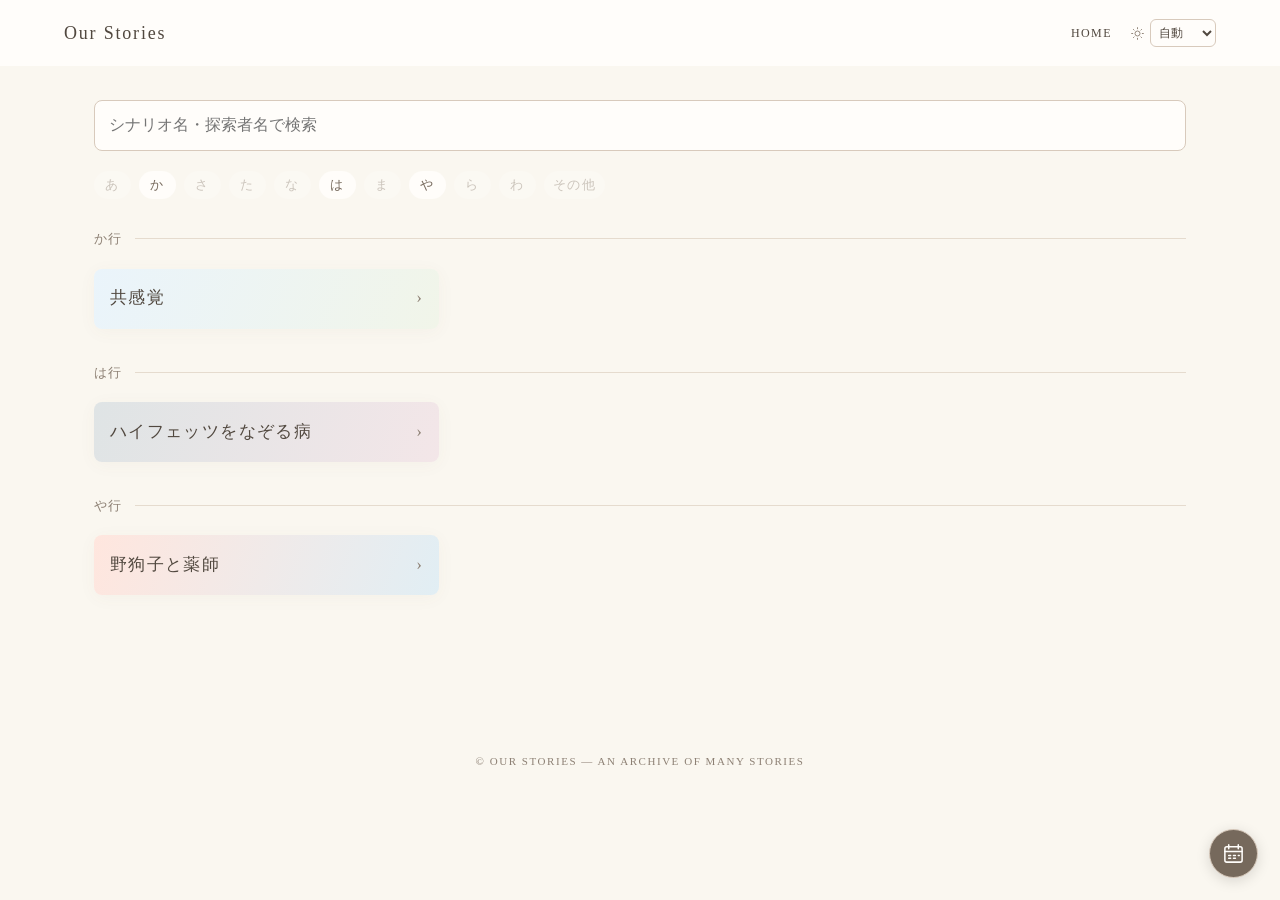
==== index.html @ 21b7307c "Improve dark-mode birthday calendar contrast and legibility" ====
<!doctype html><html lang="ja"><head><meta charset="utf-8"><meta name="viewport" content="width=device-width,initial-scale=1"><title>Our Stories</title><meta name="description" content="ふたりが歩んだ物語の記録。"><meta property="og:type" content="website"><meta property="og:site_name" content="Our Stories"><meta property="og:title" content="Our Stories"><meta property="og:description" content="ふたりが歩んだ物語の記録。"><meta property="og:url" content="https://cms-pair-migration.our-stories.pages.dev/"><meta property="og:image" content="https://cms-pair-migration.our-stories.pages.dev/ogp.png"><meta property="og:image:width" content="1200"><meta property="og:image:height" content="630"><meta name="twitter:card" content="summary_large_image"><meta name="twitter:title" content="Our Stories"><meta name="twitter:description" content="ふたりが歩んだ物語の記録。"><meta name="twitter:image" content="https://cms-pair-migration.our-stories.pages.dev/ogp.png"><style>
:root{--bg:#faf7f0;--paper:#fffdfa;--ink:#51483f;--muted:#8d8074;--line:#d8cabc;--dark:#76695c}*{box-sizing:border-box}body{margin:0;background:var(--bg);color:var(--ink);font-family:'Yu Mincho','Hiragino Mincho ProN','Noto Serif JP',serif;line-height:1.8}a{color:inherit;text-decoration:none}button{font:inherit;cursor:pointer;color:inherit}header{border-bottom:0;padding:17px max(24px,5vw);display:flex;align-items:center;justify-content:space-between;background:var(--paper)}.brand{font-size:18px;letter-spacing:.1em}nav{font:12px Georgia,serif;letter-spacing:.12em}main{max-width:1140px;margin:auto;padding:34px 24px 100px}.collection{display:flex;align-items:center;justify-content:space-between;border-bottom:0;margin-bottom:27px;padding-bottom:12px;font:12px Georgia,serif;letter-spacing:.16em}.collection small{color:var(--muted);font:11px sans-serif;letter-spacing:0}.cards{display:grid;grid-template-columns:repeat(3,minmax(0,1fr));gap:28px}.card{display:block;border:0;border-radius:10px;padding:12px 12px 18px;background:var(--paper);box-shadow:0 3px 18px #6d58420b;transition:transform .2s,box-shadow .2s}.card:hover,.person:hover{transform:translateY(-4px);box-shadow:0 12px 26px #53402c12}.card-image{border:0;border-radius:6px;aspect-ratio:1.48;display:grid;place-items:center;overflow:hidden;background:#eee6db}.card-image img{width:100%;height:100%;object-fit:cover}.placeholder-image{width:100%;height:100%;display:grid;place-items:center;background:linear-gradient(135deg,#eee4d7,#d8c8b7);font-size:13px;letter-spacing:.14em;color:#78695b}.placeholder-image.blue{background:linear-gradient(135deg,#e3e8e4,#b9c7c6)}.placeholder-image.rose{background:linear-gradient(135deg,#f2e7e4,#d6b9b2)}.card-name{padding:18px 8px 0;font-size:17px;letter-spacing:.08em}.card-meta{padding:3px 8px 0;color:var(--muted);font-size:12px}.back{display:inline-block;color:var(--muted);font-size:13px;margin:0 0 28px}.page-title{text-align:center;margin:12px 0 46px}.page-title h1{font-weight:400;font-size:clamp(26px,4vw,40px);margin:7px 0}.eyebrow{font:11px Georgia,serif;letter-spacing:.24em;color:var(--muted)}.page-title p{color:var(--muted);font-size:13px}.people{display:grid;grid-template-columns:repeat(2,minmax(0,1fr));gap:26px;max-width:850px;margin:auto}.person{text-align:center;transition:transform .2s,box-shadow .2s}.portrait{height:430px;background:#e8ded1;position:relative;display:grid;place-items:center;overflow:hidden}.portrait.alt{background:#dfe2df}.portrait img{height:100%;width:100%;object-fit:contain}.portrait-placeholder{font-size:14px;color:#958575;letter-spacing:.13em}.person h2{font-size:20px;font-weight:400;margin:13px 0 0}.person p{font-size:12px;color:var(--muted);margin:0}.gallery{margin-top:90px}.section-title{border-bottom:1px solid var(--line);padding-bottom:12px;font:13px Georgia,serif;letter-spacing:.16em;margin-bottom:22px}.stills{display:grid;grid-template-columns:repeat(3,1fr);gap:17px}.still{border:0;padding:0;text-align:left;background:transparent}.still-thumb{aspect-ratio:4/3;display:grid;place-items:center;background:#e4d7c8;color:#8c7b6b;font-size:14px;overflow:hidden}.still-thumb img{width:100%;height:100%;object-fit:cover}.still small{display:block;margin-top:7px;color:var(--muted)}.spoiler{border:1px solid var(--line);padding:22px;margin-top:35px;background:var(--paper)}.spoiler button{border:1px solid var(--dark);background:transparent;padding:7px 18px}.spoiler-body{margin-top:15px;font-size:13px}.hidden{display:none!important}.profile{display:grid;grid-template-columns:1fr 1fr;gap:45px;align-items:start}.profile .portrait{height:560px}.details{background:var(--paper);padding:28px}.details h1{font-weight:400;font-size:30px;margin:10px 0 20px}.details dl{display:grid;grid-template-columns:80px 1fr;gap:13px;font-size:14px}.details dt{color:var(--muted);font:11px Georgia,serif;letter-spacing:.07em;align-self:baseline;padding-top:3px}.details dd{margin:0;border-bottom:1px solid var(--line)}.details p{font-size:14px}dialog{border:0;padding:22px;background:var(--paper);max-width:min(90vw,780px);width:100%;color:var(--ink)}dialog::backdrop{background:#27221ed1}.close{float:right;border:0;background:transparent;font-size:24px}.dialog-art{clear:both;min-height:240px;display:grid;place-items:center;background:#e4d7c8}.dialog-art img{max-width:100%;max-height:75vh;object-fit:contain}footer{text-align:center;border-top:0;padding:28px;color:var(--muted);font:11px Georgia,serif;letter-spacing:.14em}@media(max-width:750px){.cards{grid-template-columns:repeat(2,minmax(0,1fr));gap:16px}.card{padding:9px}.card-name{font-size:14px;padding-top:11px}.card-meta{font-size:11px}.portrait{height:300px}.stills{grid-template-columns:repeat(2,1fr)}.profile{grid-template-columns:1fr;gap:25px}.profile .portrait{height:400px}}@media(max-width:430px){main{padding:24px 15px 70px}.cards{gap:12px}.card{padding:7px}.card-name{font-size:13px}.card-meta{font-size:10px}.people{gap:12px}.portrait{height:230px}.person h2{font-size:16px}.collection small{display:none}}

/* うちよそごとの通過シナリオ記録 */
.session-records{margin-top:64px}.session-records .section-title{font-weight:400}.session-records .records-wrap{box-shadow:0 3px 18px #6d584209}@media(max-width:600px){.session-records{margin-top:48px}}
.records-intro{font-size:12px;color:var(--muted);margin:8px 0 16px}
.records-wrap{overflow-x:auto;margin-top:17px;border-radius:8px;background:#fffdfa}
.records-table{width:100%;border-collapse:collapse;font-size:13px;min-width:560px;text-align:left}
.records-table th{font-weight:400;color:var(--muted);background:#f2ece3;font-size:12px;letter-spacing:.06em}
.records-table th,.records-table td{padding:13px 15px;border-bottom:1px solid #e9e0d5;vertical-align:top}
.records-table tbody tr:last-child td{border-bottom:0}
.records-table td:first-child{white-space:nowrap;color:var(--muted)}
.records-empty{padding:12px 0;color:var(--muted);font-size:13px}
@media(max-width:600px){.spoiler{padding:17px}.records-table{font-size:12px}}
/* 五十音の索引と行ごとの区切り */
.kana-index{display:flex;flex-wrap:wrap;gap:8px;margin:0 0 42px;align-items:center}
.kana-index a,.kana-index span{min-width:37px;padding:5px 9px;text-align:center;border-radius:20px;font-size:13px;background:#fffdfa;color:var(--dark);transition:background .2s,transform .2s}
.kana-index a:hover{background:#e8dccb;transform:translateY(-2px)}
.kana-index span{opacity:.35}
.kana-section{margin-bottom:54px;scroll-margin-top:20px}
.kana-heading{display:flex;align-items:center;gap:12px;margin:0 0 18px;font-weight:400;font-size:13px;letter-spacing:.10em;color:var(--muted)}
.kana-heading:after{content:"";height:1px;background:#e5dbce;flex:1}
html{scroll-behavior:smooth}
@media(prefers-reduced-motion:reduce){html{scroll-behavior:auto}}
/* ページ切替：やわらかな横スライド＋フェード */
@keyframes page-enter{from{opacity:0;transform:translate3d(22px,0,0)}to{opacity:1;transform:translate3d(0,0,0)}}
@keyframes page-exit{from{opacity:1;transform:translate3d(0,0,0)}to{opacity:0;transform:translate3d(-16px,0,0)}}
#app{min-height:50vh}#app.page-enter{animation:page-enter .42s cubic-bezier(.22,1,.36,1) both}
#app.page-exit{animation:page-exit .17s ease-in both;pointer-events:none}
.card,.person,.still{transition:transform .32s cubic-bezier(.22,1,.36,1),box-shadow .32s ease,opacity .25s ease}
.card:active,.person:active{transform:scale(.985)}
@media(prefers-reduced-motion:reduce){#app.page-enter,#app.page-exit{animation:none!important}.card,.person,.still{transition:none!important}}
/* スチル一覧：ゆっくり流れるシームレスなループ。ホバー・フォーカスで一時停止 */
.stills-viewport{overflow:hidden;position:relative;mask-image:linear-gradient(to right,transparent,#000 3%,#000 97%,transparent)}
.stills{display:flex;gap:17px;width:max-content;max-width:none;align-items:flex-start}
.still{flex:0 0 clamp(190px,26vw,315px);width:clamp(190px,26vw,315px);border-radius:8px;overflow:hidden;transition:transform .3s ease,opacity .3s ease}
.still:hover{transform:translateY(-3px)}
.still-thumb{border-radius:7px;transition:filter .35s ease,transform .35s ease}
.still:hover .still-thumb{filter:brightness(1.04)}
.stills-loop{animation:stills-drift var(--duration,24s) linear infinite}
.stills-viewport:hover .stills-loop{animation-play-state:paused}
@keyframes stills-drift{to{transform:translateX(calc(-50% - 8.5px))}}
/* スチル拡大：背景と画像が柔らかくフェード＆ズーム */
dialog{border-radius:12px;box-shadow:0 25px 80px #17100c40;opacity:0;transform:translateY(18px) scale(.975);transition:opacity .32s ease,transform .38s cubic-bezier(.22,1,.36,1),display .32s allow-discrete,overlay .32s allow-discrete}
dialog[open]:not(.is-closing){opacity:1;transform:translateY(0) scale(1)}
dialog.is-closing{opacity:0;transform:translateY(12px) scale(.98)}
dialog::backdrop{background:#27221e00;transition:background .35s ease,display .35s allow-discrete,overlay .35s allow-discrete}
dialog[open]:not(.is-closing)::backdrop{background:#27221eb8}
@starting-style{dialog[open]:not(.is-closing){opacity:0;transform:translateY(18px) scale(.975)}dialog[open]:not(.is-closing)::backdrop{background:#27221e00}}
@media(max-width:750px){.still{flex-basis:220px;width:220px}}
@media(prefers-reduced-motion:reduce){.stills-loop{animation:none}.stills-viewport{overflow-x:auto;mask-image:none}.stills{width:max-content}dialog,dialog::backdrop{transition:none!important}}

/* セリフ：名前の下に余白を取って、静かに浮かび上がる */
.profile-quote{margin:8px 0 25px;padding:10px 4px 12px;color:#806f60;text-align:center;font-size:clamp(13px,1.45vw,16px);font-style:italic;letter-spacing:.055em;line-height:2;animation:quote-reveal .9s .2s ease both;white-space:pre-line}
@keyframes quote-reveal{from{opacity:0;transform:translateY(7px)}to{opacity:1;transform:translateY(0)}}
@media(prefers-reduced-motion:reduce){.profile-quote{animation:none}}
/* プロフィール：名前、HO/PCラベル、CSステータス */
.profile-name-area{margin:8px 0 22px}.profile-reading{font-size:11px;letter-spacing:.14em;color:var(--muted);margin:0 0 5px 0}.profile-name-line{display:flex;flex-wrap:wrap;align-items:center;gap:12px}.profile-name-line h1{margin:0;font-size:clamp(24px,3vw,32px);line-height:1.45}.profile-tags{display:flex;gap:5px;flex-wrap:wrap}.profile-tag{display:inline-block;padding:3px 9px;border-radius:30px;background:#eee7de;color:#7b6b5c;font:11px Georgia,'Yu Gothic',sans-serif;letter-spacing:.04em}.details dl{grid-template-columns:105px 1fr;gap:12px 14px;margin:0 0 27px}.details dd{padding-bottom:7px;overflow-wrap:anywhere}.status-panel{border-top:none;padding-top:0;margin-top:20px}.status-heading{font:12px Georgia,serif;letter-spacing:.15em;color:var(--muted);margin:0 0 13px}.status-grid{display:grid;grid-template-columns:repeat(4,minmax(0,1fr));gap:8px}.status-item{background:#f6f1ea;border-radius:6px;text-align:center;padding:10px 4px}.status-item .stat-label{display:block;font:10px Georgia,serif;color:#958778;letter-spacing:.08em}.status-item .stat-value{display:block;font:17px Georgia,serif;color:var(--ink);margin-top:2px}.cs-link{display:inline-flex;align-items:center;gap:5px;margin-top:16px;font-size:12px;color:#7e6b59;border-bottom:1px solid #c8b9a9}.cs-link:hover{color:#4e4035}.cs-link span{display:inline-block;transition:transform .25s ease}.cs-link:hover span{transform:translate(2px,-2px)}.status-empty{font-size:12px;color:var(--muted)}@media(max-width:430px){.details{padding:22px 18px}.status-grid{grid-template-columns:repeat(4,minmax(0,1fr))}.status-item .stat-value{font-size:15px}}

/* プロフィールの立ち絵と情報パネルを同じ高さに揃える */
@media (min-width:751px){
  .profile{align-items:stretch}
  .profile > .portrait{height:auto;min-height:560px;align-self:stretch}
  .profile > .details{height:100%;min-width:0}
}

/* 探索者ごとのイメージカラー：背景はアイボリーのまま、控えめなアクセントに */
.profile.theme-profile{--character-accent:#719b98;--character-deep:#487b78;--character-pale:#e4efed}
.theme-profile .profile-name-line h1{color:var(--character-deep)}
.theme-profile .profile-tag{background:var(--character-pale);color:var(--character-deep)}
.theme-profile .status-heading{color:var(--muted)}
.theme-profile .status-item{background:var(--character-pale)}
.theme-profile .status-item .stat-label{color:var(--character-deep)}
.theme-profile .cs-link:hover{color:var(--character-deep);border-bottom-color:var(--character-accent)}
.theme-profile > .portrait{background:linear-gradient(145deg,var(--character-pale),#f3ece3 88%)}
.theme-profile .profile-quote{color:var(--character-deep)}
@media(prefers-reduced-motion:no-preference){.theme-profile .status-item,.theme-profile .profile-tag{transition:background-color .3s ease}}

/* シナリオ詳細：立ち絵を顔〜肩中心にトリミング表示 */
.people .portrait img{width:100%;height:100%;object-fit:cover;object-position:center top;}
/* フリガナは名前と同じ列から開始。HOラベルは左列に維持 */
.profile-name-area{display:grid;grid-template-columns:max-content minmax(0,1fr);column-gap:12px;align-items:center;}
.profile-name-area .profile-reading{grid-column:2;grid-row:1;margin:0 0 5px;}
.profile-name-area .profile-name-line{display:contents;}
.profile-name-area .profile-tags{grid-column:1;grid-row:2;}
.profile-name-area .profile-name-line h1{grid-column:2;grid-row:2;}
.profile-name-area:not(:has(.profile-tag)){grid-template-columns:0 minmax(0,1fr);column-gap:0;}

/* 探索者プロフィール：全身表示。全員同じ表示枠・縦横比維持 */
.profile.theme-profile{align-items:start}
.profile.theme-profile > .portrait{
  width:100%;height:600px;min-height:0;max-height:none;
  align-self:start;overflow:hidden;padding:18px;box-sizing:border-box;
}
.profile.theme-profile > .portrait img{
  display:block;width:100%;height:100%;object-fit:contain;object-position:center center;
}
/* プロフィール専用：固定枠の中で画像全体を縮小して表示（シナリオ側は変更しない） */
.profile.theme-profile > .portrait{position:relative;display:flex;align-items:center;justify-content:center;}
.profile.theme-profile > .portrait > img{
  position:absolute;inset:18px;width:calc(100% - 36px);height:calc(100% - 36px);
  max-width:calc(100% - 36px);max-height:calc(100% - 36px);
  object-fit:contain!important;object-position:center center!important;
}
@media(max-width:750px){.profile.theme-profile > .portrait > img{inset:14px;width:calc(100% - 28px);height:calc(100% - 28px);max-width:calc(100% - 28px);max-height:calc(100% - 28px)}}
@media(max-width:430px){.profile.theme-profile > .portrait > img{inset:12px;width:calc(100% - 24px);height:calc(100% - 24px);max-width:calc(100% - 24px);max-height:calc(100% - 24px)}}
.profile.theme-profile > .details{height:auto}
@media(max-width:750px){.profile.theme-profile > .portrait{height:480px;min-height:0;padding:14px}}
@media(max-width:430px){.profile.theme-profile > .portrait{height:420px;padding:12px}}
/* PC表示：左の立ち絵枠を右のプロフィール情報パネルと同じ高さにする。
   画像は絶対配置＋containなので、枠の高さが変わっても全身が収まる。 */
@media(min-width:751px){
  .profile.theme-profile{align-items:stretch;}
  .profile.theme-profile > .portrait{height:auto;min-height:0;align-self:stretch;}
  .profile.theme-profile > .details{height:auto;align-self:stretch;}
}



/* シナリオ詳細：プロフィール全身立ち絵と同じ自然なグラデーション */
.people .person .portrait,
.people .person .portrait.alt{
  background:linear-gradient(145deg,var(--character-pale),#f3ece3 88%);
  border:0;
}

.cards .card{padding:0;background:linear-gradient(110deg,var(--pair-a),var(--pair-b));border-radius:8px}.cards .card-name{display:flex;align-items:center;justify-content:space-between;gap:12px;padding:15px 16px;overflow-wrap:anywhere}.card-arrow{flex:none;color:var(--muted)}.kana-section{margin-bottom:32px}.kana-index{margin-bottom:28px}.home-search{width:100%;font:inherit;color:var(--ink);background:var(--paper);border:1px solid var(--line);border-radius:8px;padding:10px 14px;margin-bottom:20px}.song-section{margin:38px 0 0}.song-list{display:grid;gap:10px}.song-card{background:var(--paper);border:1px solid var(--line);border-radius:8px;padding:14px 16px;overflow-wrap:anywhere}.song-title{font-size:16px}.song-title a{text-decoration:underline;text-underline-offset:4px}.song-meta{font-size:12px;color:var(--muted)}.song-note{font-size:13px;white-space:pre-wrap;margin:8px 0 0}.profile+.song-section{margin-top:32px}@media(max-width:750px){.cards{grid-template-columns:1fr}.cards .card-name{font-size:15px}.kana-section{margin-bottom:26px}}
 .song-tabs{display:grid;grid-template-columns:repeat(3,minmax(0,1fr));gap:4px;padding:4px;background:#eee9df;border-radius:9px;margin:0 0 14px}.song-tabs button{border:0;background:transparent;border-radius:6px;padding:9px 4px;font-size:13px;line-height:1.4;overflow-wrap:anywhere;transition:background .2s,color .2s,box-shadow .2s}.song-tabs button[aria-selected="true"]{background:var(--paper);box-shadow:0 1px 4px #51483f18}.song-panel:not([hidden]){animation:songFade .24s ease-out}.song-empty{font-size:13px;color:var(--muted);padding:12px 0}@keyframes songFade{from{opacity:0;transform:translateY(4px)}to{opacity:1;transform:translateY(0)}}@media(prefers-reduced-motion:reduce){.song-panel:not([hidden]){animation:none}.song-tabs button{transition:none}}.people .portrait{height:auto;aspect-ratio:1}.people .crop-image{position:absolute;inset:0;overflow:hidden}.people .crop-image img{transform:translate(var(--crop-x),var(--crop-y)) scale(var(--crop-z));object-position:center top}.people .crop-image canvas{display:block;width:100%;height:100%;position:absolute;inset:0} .profile .portrait .variant-image[hidden]{display:none!important}.profile .portrait .variant-image:not([hidden]){animation:variantFade .25s ease-out}.profile .portrait:has(.variant-controls)>img{bottom:48px!important;height:calc(100% - 66px)!important;max-height:calc(100% - 66px)!important}.variant-arrow{position:absolute;top:50%;transform:translateY(-50%);z-index:2;border:0;border-radius:50%;width:34px;height:34px;background:#fffdfad9;font-size:25px;line-height:1;display:grid;place-items:center}.variant-arrow.prev{left:8px}.variant-arrow.next{right:8px}.variant-controls{position:absolute;bottom:8px;left:0;right:0;display:grid;justify-items:center;gap:3px;z-index:2}.variant-caption{font-size:12px;color:var(--ink);background:#fffdfaab;padding:0 8px;border-radius:5px}.variant-dots{display:flex;gap:3px}.variant-dots button{border:0;background:transparent;width:24px;height:20px;display:grid;place-items:center;padding:0}.variant-dots button:after{content:'';width:6px;height:6px;border-radius:50%;background:#bcb3a7}.variant-dots button[aria-pressed="true"]:after{background:var(--ink)}@keyframes variantFade{from{opacity:.15}to{opacity:1}}@media(prefers-reduced-motion:reduce){.profile .portrait .variant-image:not([hidden]){animation:none}}.variant-caption{display:none!important}.profile .portrait:has(.variant-controls)>img{bottom:30px!important;height:calc(100% - 48px)!important;max-height:calc(100% - 48px)!important}</style><style>.profile .details dl.profile-facts{display:grid;grid-template-columns:repeat(2,minmax(0,1fr));gap:0 18px}.profile-fact{min-width:0;padding:9px 0;border-bottom:1px solid var(--line,#e3ddd4)}.profile-fact-wide{grid-column:1/-1}.profile .details .profile-fact dt,.profile .details .profile-fact dd{margin:0;padding:0;border:0;overflow-wrap:anywhere}.profile .details .profile-fact dd{margin-top:4px}</style><style>.theme-profile .profile-tag,.theme-profile .status-item .stat-label{color:#45413c}.theme-profile .status-heading{color:var(--muted)}</style><style>.profile .details dl.profile-facts{margin-bottom:10px}.profile .details .status-panel{margin-top:0}</style><style>.profile .details .profile-name-line h1{font-size:clamp(22px,2.2vw,28px)}.profile-cs-top{display:flex;justify-content:flex-end;margin-bottom:8px}.profile-cs-top:empty{display:none}.profile-cs-top .cs-link{margin:0;font-size:11px}</style><style>.profile .details .profile-reading{font-size:10px}</style><style>.song-list{gap:0}.song-list .song-card{display:grid;grid-template-columns:minmax(0,1fr) minmax(0,auto);align-items:baseline;gap:3px 16px;background:transparent;border:0;border-bottom:1px solid var(--line);border-radius:0;padding:10px 2px}.song-list .song-title{font-size:14px;min-width:0}.song-list .song-meta{text-align:right;max-width:100%;overflow-wrap:anywhere}.song-list .song-note{grid-column:1/-1;margin:2px 0 0;font-size:12px}@media(max-width:480px){.song-list .song-card{grid-template-columns:minmax(0,1fr) minmax(0,38%);gap:3px 10px;padding:9px 2px}}</style><style>.song-list{width:100%;max-width:680px;margin-left:auto}.song-list .song-card{grid-template-columns:minmax(0,1fr) minmax(0,32%)}.song-list .song-title a{text-decoration:none}.song-list .song-title a:hover{color:var(--muted)}@media(max-width:480px){.song-list .song-card{grid-template-columns:minmax(0,1fr) minmax(0,38%)}}</style><style>.song-list{margin-left:0;margin-right:auto}.song-list .song-card{display:flex;flex-wrap:wrap;align-items:baseline;gap:3px 12px}.song-list .song-meta{text-align:left;max-width:100%}.song-list .song-note{flex-basis:100%}.song-link-arrow,.cs-link span{font-size:9px;opacity:.65;vertical-align:1px}</style><style>.song-list .song-card{border-bottom:0;background:linear-gradient(to right,var(--line),transparent 75%) left bottom / 100% 1px no-repeat}</style><style>
.theme-nav{display:flex;align-items:center;gap:18px}.theme-switch{display:flex;align-items:center;gap:5px;color:var(--muted)}.theme-switch select{font:12px sans-serif;color:var(--ink);background:var(--paper);border:1px solid var(--line);border-radius:6px;padding:5px 4px;max-width:100px}.theme-switch svg{width:15px;height:15px}html[data-theme="dark"]{color-scheme:dark;--bg:#201e1c;--paper:#2b2825;--ink:#eee5da;--muted:#b9aa9b;--line:#50473f;--dark:#c6b6a6}
[data-theme="dark"] .records-wrap,[data-theme="dark"] .kana-index a,[data-theme="dark"] .kana-index span{background:var(--paper)}[data-theme="dark"] .records-table th,[data-theme="dark"] .song-tabs,[data-theme="dark"] .kana-index a:hover{background:#39332e}[data-theme="dark"] .records-table td,[data-theme="dark"] .records-table th{border-color:var(--line)}[data-theme="dark"] .kana-heading:after{background:var(--line)}
[data-theme="dark"] .cards .card{background:linear-gradient(110deg,color-mix(in srgb,var(--pair-dark-a) 40%,var(--paper)),color-mix(in srgb,var(--pair-dark-b) 40%,var(--paper)))}[data-theme="dark"] .people .person .portrait,[data-theme="dark"] .people .person .portrait.alt,[data-theme="dark"] .profile.theme-profile > .portrait{background:linear-gradient(145deg,color-mix(in srgb,var(--character-accent) 24%,#302b27),#302b27 88%)}[data-theme="dark"] .theme-profile .profile-tag,[data-theme="dark"] .theme-profile .status-item{background:color-mix(in srgb,var(--character-accent) 20%,var(--paper));color:var(--ink)}[data-theme="dark"] .theme-profile .status-item .stat-label{color:var(--muted)}[data-theme="dark"] .theme-profile .profile-name-line h1,[data-theme="dark"] .theme-profile .profile-quote,[data-theme="dark"] .theme-profile .cs-link:hover{color:color-mix(in srgb,var(--character-accent) 55%,#fff)}[data-theme="dark"] .cs-link{color:var(--muted);border-color:var(--line)}[data-theme="dark"] .variant-arrow{background:#2b2825d9}[data-theme="dark"] .card-image,[data-theme="dark"] .still-thumb,[data-theme="dark"] .dialog-art{background:#39332e;color:var(--muted)}[data-theme="dark"] .placeholder-image{background:#39332e;color:var(--muted)}@media(max-width:430px){header{padding:15px}.theme-nav{gap:10px}.theme-switch{gap:3px}}
</style><script>(()=>{let mode='system';try{const saved=localStorage.getItem('our-stories-theme');if(['system','light','dark'].includes(saved))mode=saved}catch{}const media=matchMedia('(prefers-color-scheme: dark)');function apply(){document.documentElement.dataset.theme=mode==='system'?(media.matches?'dark':'light'):mode}apply();media.addEventListener('change',apply);document.addEventListener('DOMContentLoaded',()=>{const select=document.getElementById('theme-mode');select.value=mode;select.addEventListener('change',()=>{mode=select.value;try{localStorage.setItem('our-stories-theme',mode)}catch{}apply()})})})();</script><style>[data-theme="dark"] .cards .card{background:linear-gradient(110deg,color-mix(in srgb,var(--pair-dark-a) 50%,#45403c),color-mix(in srgb,var(--pair-dark-b) 50%,#45403c));color:#fff;text-shadow:0 1px 2px #0005}[data-theme="dark"] .cards .card-arrow{color:#fff}[data-theme="dark"] .people .person .portrait,[data-theme="dark"] .people .person .portrait.alt,[data-theme="dark"] .profile.theme-profile > .portrait{background:linear-gradient(145deg,color-mix(in srgb,var(--character-accent) 40%,#514b46),#39332e 95%)}[data-theme="dark"] .theme-profile .profile-tag,[data-theme="dark"] .theme-profile .status-item{background:color-mix(in srgb,var(--character-accent) 35%,#45403c);color:#fff;text-shadow:0 1px 2px #0005}[data-theme="dark"] .theme-profile .status-item .stat-label,[data-theme="dark"] .theme-profile .status-item .stat-value{color:#fff}</style><style>.cards .card-name{box-sizing:border-box;height:60px;padding:8px 16px;line-height:1.35}.cards .scenario-card-title{min-width:0;overflow-wrap:anywhere}.cards .scenario-card-title[data-long="yes"]{font-size:.85em;letter-spacing:.02em}.cards .card-arrow{flex:none}@media(max-width:480px){.cards .card-name{padding:8px 12px;gap:8px}.cards .scenario-card-title[data-long="yes"]{font-size:.8em}}</style>
<style>
/* Birthday calendar — uses the shared site theme */
.birthday-fab{position:fixed;right:max(22px,env(safe-area-inset-right));bottom:max(22px,calc(env(safe-area-inset-bottom) + 12px));z-index:20;display:grid;place-items:center;width:49px;height:49px;border-radius:50%;background:var(--dark);color:var(--paper);box-shadow:0 3px 14px #0002;border:1px solid var(--line);transition:transform .18s ease}
.birthday-fab:hover{transform:translateY(-2px)}.birthday-fab[hidden]{display:none}.birthday-fab svg{width:23px;height:23px}.birthday-fab:focus-visible,.birthday-calendar a:focus-visible,.birthday-calendar button:focus-visible{outline:2px solid var(--dark);outline-offset:3px}
.birthday-calendar{max-width:860px;margin:auto;touch-action:pan-y pinch-zoom}.birthday-calendar .back{margin-bottom:12px}.birthday-month-nav{display:grid;grid-template-columns:44px 1fr 44px;align-items:center;gap:10px;margin:0 0 7px}.birthday-month-nav a{display:grid;place-items:center;height:40px;border-radius:6px;background:var(--paper);border:1px solid var(--line);font:26px Georgia,serif;color:var(--ink)}.birthday-month-label{text-align:center;font:24px Georgia,serif;letter-spacing:.06em}.birthday-month-label small{display:block;font:11px Georgia,serif;color:var(--muted);margin-top:5px}.birthday-today-link{display:table;margin:0 auto 10px;font-size:11px;color:var(--muted);border-bottom:1px solid var(--line)}
.birthday-grid{display:grid;grid-template-columns:repeat(7,minmax(0,1fr));gap:4px}.birthday-weekday{text-align:center;font:11px Georgia,serif;color:var(--muted);padding:4px 0 8px}.birthday-weekday:first-child{color:#b37973}.birthday-weekday:nth-child(7){color:#7694aa}.birthday-cell{min-width:0;min-height:82px;background:var(--paper);border:1px solid var(--line);border-radius:4px;padding:5px;display:flex;flex-direction:column;align-items:stretch;gap:4px}.birthday-cell.is-outside{opacity:.45;background:transparent;border-color:transparent}.birthday-date{display:grid;place-items:center;width:23px;height:23px;font:13px Georgia,serif;color:var(--ink)}.birthday-cell.is-today .birthday-date{background:var(--dark);color:var(--paper);border-radius:50%}.birthday-entry{display:block;min-width:0;font-size:10px;line-height:1.15;padding:1px 4px;border-radius:3px;background:color-mix(in srgb,var(--birthday-accent) 18%,var(--paper));color:var(--ink);white-space:nowrap;overflow:hidden;text-overflow:ellipsis}.birthday-entry:before{content:'';display:inline-block;width:4px;height:4px;border-radius:50%;background:var(--birthday-accent);vertical-align:2px;margin-right:3px}.birthday-entry:hover,.birthday-list-row:hover{background:color-mix(in srgb,var(--birthday-accent) 26%,var(--paper))}
.birthday-month-list{margin-top:32px}.birthday-month-list .section-title{margin-bottom:6px}.birthday-list-row{display:grid;grid-template-columns:48px minmax(0,1fr) 16px;gap:12px;align-items:center;padding:11px 10px;margin:5px 0;border-left:4px solid var(--birthday-accent);background:color-mix(in srgb,var(--birthday-accent) 9%,var(--paper));border-radius:4px}.birthday-list-date{font:15px Georgia,serif;color:var(--ink)}.birthday-list-name{display:block;font-size:15px;line-height:1.5}.birthday-list-scenario{display:block;font-size:11px;color:var(--muted);overflow-wrap:anywhere}.birthday-list-arrow{color:var(--muted);text-align:right}.birthday-empty{font-size:13px;color:var(--muted);padding:14px 0}.birthday-cell .birthday-entry:last-child{margin-bottom:0}
/* Improve dark calendar contrast without altering the light theme. */
html[data-theme="dark"] .birthday-cell:not(.is-outside){background:#37332f;border-color:#746b61}
html[data-theme="dark"] .birthday-cell.is-today{border-color:#c6b6a6}
html[data-theme="dark"] .birthday-date{color:#f6eee4}
html[data-theme="dark"] .birthday-cell.is-today .birthday-date{background:#d7c6af;color:#201e1c}
html[data-theme="dark"] .birthday-weekday{color:#d0c4b5}
html[data-theme="dark"] .birthday-weekday:first-child{color:#e3a6a0}
html[data-theme="dark"] .birthday-weekday:nth-child(7){color:#a5c5df}
html[data-theme="dark"] .birthday-month-nav a{background:#37332f;border-color:#746b61;color:#f6eee4}
html[data-theme="dark"] .birthday-today-link,html[data-theme="dark"] .birthday-month-label small{color:#d0c4b5}
html[data-theme="dark"] .birthday-entry{background:color-mix(in srgb,var(--birthday-accent) 32%,#37332f);color:#fff8ef;font-weight:500}
html[data-theme="dark"] .birthday-entry:before{background:color-mix(in srgb,var(--birthday-accent) 65%,#ffffff)}
html[data-theme="dark"] .birthday-entry:hover{background:color-mix(in srgb,var(--birthday-accent) 38%,#37332f)}
html[data-theme="dark"] .birthday-list-row{background:color-mix(in srgb,var(--birthday-accent) 18%,#37332f);border-left-color:color-mix(in srgb,var(--birthday-accent) 80%,#fff)}
html[data-theme="dark"] .birthday-list-row:hover{background:color-mix(in srgb,var(--birthday-accent) 25%,#37332f)}
html[data-theme="dark"] .birthday-list-scenario,html[data-theme="dark"] .birthday-list-arrow{color:#d0c4b5}
@media(max-width:600px){html[data-theme="dark"] .birthday-date{font-size:11px}html[data-theme="dark"] .birthday-weekday{font-size:9px}html[data-theme="dark"] .birthday-entry{font-size:7.5px}}
@media(max-width:600px){.birthday-fab{right:max(15px,env(safe-area-inset-right));bottom:max(15px,calc(env(safe-area-inset-bottom) + 9px));width:46px;height:46px}.birthday-grid{gap:3px}.birthday-cell{min-height:53px;padding:3px;gap:2px}.birthday-entry{font-size:7px;padding:1px 2px;line-height:1.2;min-height:10px}.birthday-entry:before{width:3px;height:3px;margin-right:2px;vertical-align:1px}.birthday-date{font-size:10px;width:17px;height:17px}.birthday-weekday{font-size:8px;letter-spacing:0}.birthday-month-label{font-size:22px}.birthday-month-list{margin-top:25px}.birthday-list-row{gap:8px;padding:9px 8px}.birthday-calendar .back{margin-bottom:9px}.birthday-month-nav a{height:35px}}
@media(prefers-reduced-motion:reduce){.birthday-fab{transition:none}}
</style>
<style>
/* Pair relationship — follows the existing theme and profile colors. */
.pair-relationship{max-width:850px;margin:42px auto 0}.pair-relationship+.gallery{margin-top:48px}
.pair-relationship .section-title{margin-bottom:15px}.relationship-panel{border:1px solid var(--line);border-radius:9px;background:var(--paper);padding:20px 24px}
.relationship-people{display:grid;grid-template-columns:minmax(0,1fr) 25px minmax(0,1fr);align-items:center;gap:12px;text-align:center;margin-bottom:16px}
.relationship-person{min-width:0;display:flex;align-items:center;justify-content:center;gap:7px;font-size:17px;overflow-wrap:anywhere}.relationship-person:before{content:'';flex:0 0 8px;width:8px;height:8px;border-radius:50%;background:var(--relation-accent)}.relationship-person:hover{text-decoration:underline;text-underline-offset:4px}.relationship-cross{font:18px Georgia,serif;color:var(--muted)}
.relationship-facts{display:grid;grid-template-columns:repeat(2,minmax(0,1fr));column-gap:22px;margin:0;border-top:1px solid var(--line)}
.relationship-fact{min-width:0;padding:12px 0;border-bottom:1px solid var(--line)}.relationship-fact.is-wide{grid-column:1/-1}.relationship-fact dt{font:11px 'Yu Mincho','Hiragino Mincho ProN','Noto Serif JP',serif;letter-spacing:.06em;color:var(--muted);margin:0 0 5px}.relationship-fact dd{font-size:14px;line-height:1.65;margin:0;white-space:pre-wrap;overflow-wrap:anywhere}.relationship-fact dd.is-missing{color:var(--muted)}
.relationship-fact .relationship-number{font:23px Georgia,serif;letter-spacing:.02em}.relationship-number small{font-size:11px;margin-left:4px;color:var(--muted)}
.relationship-call{display:grid;grid-template-columns:minmax(0,1fr) minmax(0,1fr);gap:10px 20px}.relationship-call-item{min-width:0}.relationship-call-item small{display:block;color:var(--muted);font-size:10px;margin-bottom:3px;overflow-wrap:anywhere}
.relationship-colors{margin:15px 0 0}.relationship-colors-label{font:11px 'Yu Mincho','Hiragino Mincho ProN','Noto Serif JP',serif;letter-spacing:.06em;color:var(--muted);margin-bottom:7px}.relationship-color-bar{height:10px;border-radius:4px;background:linear-gradient(90deg,var(--relation-a),var(--relation-b));border:1px solid color-mix(in srgb,var(--line) 65%,transparent)}.relationship-color-codes{display:grid;grid-template-columns:repeat(2,minmax(0,1fr));gap:12px;align-items:end;color:var(--muted);margin-top:5px}.relationship-color-caption{min-width:0;overflow-wrap:anywhere}.relationship-color-caption:last-child{text-align:right}.relationship-color-name{display:block;font-size:12px;line-height:1.5;color:var(--ink)}.relationship-color-code{display:block;font:10px Georgia,serif;line-height:1.5}
@media(max-width:600px){.pair-relationship{margin-top:30px}.pair-relationship+.gallery{margin-top:35px}.relationship-panel{padding:14px 13px}.relationship-people{gap:4px;grid-template-columns:minmax(0,1fr) 18px minmax(0,1fr);margin-bottom:12px}.relationship-person{font-size:14px;gap:4px}.relationship-person:before{flex-basis:6px;width:6px;height:6px}.relationship-facts{column-gap:13px}.relationship-fact{padding:10px 0}.relationship-fact dt{font-size:10px;letter-spacing:.04em}.relationship-fact dd{font-size:13px}.relationship-fact .relationship-number{font-size:20px}.relationship-call{gap:10px}}
</style></head><body><header><a class="brand" href="#/">Our Stories</a><nav class="theme-nav"><a href="#/">HOME</a><label class="theme-switch"><svg viewBox="0 0 24 24" fill="none" stroke="currentColor" stroke-width="1.5" aria-hidden="true"><circle cx="12" cy="12" r="4"/><path d="M12 2v3m0 14v3M2 12h3m14 0h3M5 5l2 2m10 10 2 2M5 19l2-2M17 7l2-2"/></svg><select id="theme-mode" aria-label="表示テーマ"><option value="system">自動</option><option value="light">ライト</option><option value="dark">ダーク</option></select></label></nav></header><main id="app"></main><a class="birthday-fab" id="birthday-fab" href="#/calendar" aria-label="誕生日カレンダーを開く" title="誕生日カレンダー"><svg viewBox="0 0 24 24" fill="none" stroke="currentColor" stroke-width="1.6" stroke-linecap="round" stroke-linejoin="round" aria-hidden="true"><rect x="3" y="5" width="18" height="16" rx="2"/><path d="M7 3v4m10-4v4M3 10h18M7 14h2m3 0h2m3 0h1M7 17h2m3 0h2"/></svg></a><footer>© OUR STORIES — AN ARCHIVE OF MANY STORIES</footer><dialog id="lightbox"><button class="close" id="close" aria-label="閉じる">×</button><div class="dialog-art" id="dialog-art"></div><p id="dialog-caption"></p></dialog><script>
/* 編集する場所：ここに組み合わせを追加するとHOMEにカードが増えます。
   同じscenario（シナリオ名）でもidが違えば別カード・別ページになります。
   yomi: 'しなりおのよみ' をひらがなで設定すると五十音順に並びます。
   画像を使う場合は image: 'images/ファイル名.jpg' のように指定してください。 */
let stories=[
 {id:'pair-01',scenario:'サンプルシナリオ',yomi:'さんぷるしなりお',pair:'探索者 A × 探索者 B',description:'ふたりの物語を、ここに。',image:'',tone:'',people:[{id:'a',color:'#7FA9A5',name:'探索者 A',label:'HO1',birthday:'4月12日',age:'24歳',height:'175cm',job:'大学院生',family:'父、母、妹',reading:'たんさくしゃ えー',quote:'「……まあ、なんとかなるでしょ」',likes:'読書、紅茶',dislikes:'大きな音',stats:{STR:60,CON:65,POW:55,DEX:70,APP:60,SIZ:55,INT:75,EDU:65},csUrl:'',image:''},{id:'b',color:'#C58E9B',name:'探索者 B',label:'HO2',birthday:'9月3日',age:'25歳',height:'180cm',job:'作家',family:'母、兄',reading:'たんさくしゃ びー',quote:'「君がそう言うなら、信じるよ」',likes:'コーヒー、散歩',dislikes:'人混み',stats:{STR:70,CON:55,POW:65,DEX:60,APP:65,SIZ:70,INT:70,EDU:75},csUrl:'',image:''}],stills:[{title:'思い出 01',image:''},{title:'思い出 02',image:''}],records:[{date:'2026-04-12',scenario:'サンプルシナリオ',kpc:'探索者 A',pc:'探索者 B',end:'END A'},{date:'2026-06-21',scenario:'二人の休日',kpc:'探索者 B',pc:'探索者 A',end:'生還'}]},
 {id:'pair-02',scenario:'サンプルシナリオ',yomi:'さんぷるしなりお',pair:'探索者 C × 探索者 D',description:'同じシナリオ、違うふたりの記録。',image:'',tone:'blue',people:[{id:'c',color:'#91A8C2',name:'探索者 C',label:'HO1',age:'23歳',height:'168cm',job:'学生',family:'父、母',reading:'たんさくしゃ しー',likes:'甘いもの',dislikes:'早起き',stats:{STR:55,CON:60,POW:60,DEX:75,APP:70,SIZ:50,INT:65,EDU:60},csUrl:'',image:''},{id:'d',color:'#9B9A80',name:'探索者 D',label:'HO2',age:'26歳',height:'178cm',job:'研究員',family:'一人暮らし',reading:'たんさくしゃ でぃー',likes:'静かな場所',dislikes:'騒音',stats:{STR:60,CON:70,POW:70,DEX:55,APP:60,SIZ:65,INT:80,EDU:80},csUrl:'',image:''}],stills:[{title:'ふたりの記録',image:''}],records:[{date:'2026-05-03',scenario:'サンプルシナリオ',kpc:'探索者 C',pc:'探索者 D',end:'END B'}]},
 {id:'pair-03',scenario:'別のシナリオ',yomi:'べつのしなりお',pair:'探索者 E × 探索者 F',description:'また別の物語。',image:'',tone:'rose',people:[{id:'e',color:'#C69D76',name:'探索者 E',label:'HO1',age:'22歳',height:'170cm',job:'探偵',family:'姉',reading:'たんさくしゃ いー',likes:'謎解き',dislikes:'退屈',stats:{STR:65,CON:60,POW:50,DEX:70,APP:65,SIZ:60,INT:75,EDU:65},csUrl:'',image:''},{id:'f',color:'#9A8DB6',name:'探索者 F',label:'HO2',age:'24歳',height:'176cm',job:'司書',family:'父、母、弟',reading:'たんさくしゃ えふ',likes:'古書',dislikes:'虫',stats:{STR:50,CON:55,POW:75,DEX:60,APP:70,SIZ:55,INT:80,EDU:85},csUrl:'',image:''}],stills:[{title:'記念の一枚',image:''}],records:[{date:'2026-07-18',scenario:'別のシナリオ',kpc:'探索者 E',pc:'探索者 F',end:'END 1'}]}
];
// color: 探索者のイメージカラーを #7FA9A5 のような6桁のカラーコードで指定します。
// プロフィール編集：quote=名前の下に表示する一言セリフ、reading=フリガナ、label=名前の前に表示するラベル（HO名・PC・KPCからひとつ）、family=家族構成、likes=好き、dislikes=苦手。
// stats はいあきゃらのCSを参照して入力する能力値（8項目）。csUrl にいあきゃらの公開CS URLを入れるとリンクが表示されます。
// ※ いあきゃらから能力値を自動取得する仕組みではありません。
// 外部CSから能力値を自動取得する機能はありません。
// records: この組み合わせで通過したシナリオを日付・シナリオ名・KPC・PC・エンドの順に登録します。
// 日付は YYYY-MM-DD 形式。records に行を追加すれば自動で表に反映されます。
function recordMarkup(story){
 const records=[...(story.records||[])].sort((a,b)=>String(a.date||'').localeCompare(String(b.date||'')));
 if(!records.length)return '<p class="records-empty">通過記録はまだありません。</p>';
 const columns=[['date','日付'],['scenario','シナリオ名'],['kpc','KPC'],['pc','PC'],['end','エンド']];
 return `<div class="records-wrap"><table class="records-table"><thead><tr>${columns.map(([,name])=>`<th scope="col">${name}</th>`).join('')}</tr></thead><tbody>${records.map(r=>`<tr>${columns.map(([key])=>`<td>${esc(key==='date'?String(r[key]||'').replace(/-/g,'/'):r[key]||'—')}</td>`).join('')}</tr>`).join('')}</tbody></table></div>`;
}
const kanaRows=[['あ','あいうえお'],['か','かきくけこがぎぐげご'],['さ','さしすせそざじずぜぞ'],['た','たちつてとだぢづでど'],['な','なにぬねの'],['は','はひふへほばびぶべぼぱぴぷぺぽ'],['ま','まみむめも'],['や','やゆよ'],['ら','らりるれろ'],['わ','わをん']];
const collator=new Intl.Collator('ja',{sensitivity:'base',numeric:true});
function reading(s){return String(s.yomi||s.scenario||'').normalize('NFKC').trim().toLowerCase().replace(/[ァ-ヶ]/g,c=>String.fromCharCode(c.charCodeAt(0)-96));}
function kanaGroup(s){const first=reading(s).charAt(0);const found=kanaRows.find(([,letters])=>letters.includes(first));return found?found[0]:'その他';}
function homeMarkup(query=""){const q=String(query).normalize("NFKC").toLowerCase().trim();const sorted=stories.filter(s=>[s.scenario,s.yomi,...(s.people||[]).flatMap(p=>[p.name,p.reading])].some(v=>String(v||"").normalize("NFKC").toLowerCase().includes(q))).sort((a,b)=>collator.compare(reading(a),reading(b))||collator.compare(a.id,b.id));const groups=new Map();for(const s of sorted){const key=kanaGroup(s);if(!groups.has(key))groups.set(key,[]);groups.get(key).push(s)}
 const card=s=>`<a class="card" href="#/scenario/${esc(s.id)}" style="--pair-a:${pairColor(s.people?.[0]?.color)};--pair-b:${pairColor(s.people?.[1]?.color)};--pair-dark-a:${characterTheme(s.people?.[0]?.color).split(";")[0].split(":")[1]};--pair-dark-b:${characterTheme(s.people?.[1]?.color).split(";")[0].split(":")[1]}"><div class="card-name"><span class="scenario-card-title" data-long="${Array.from(s.scenario).length>18?'yes':'no'}">${esc(s.scenario)}</span><span class="card-arrow" aria-hidden="true">›</span></div></a>`;
 const keys=[...kanaRows.map(r=>r[0]),'その他'];
 return `<input class="home-search" type="search" aria-label="シナリオ名・探索者名で検索" placeholder="シナリオ名・探索者名で検索" value="${esc(query)}"><nav class="kana-index" aria-label="五十音索引">${keys.map(k=>groups.has(k)?`<a href="#kana-${k}" data-kana="${k}">${k}</a>`:`<span aria-label="${k}行は登録なし">${k}</span>`).join('')}</nav>${keys.filter(k=>groups.has(k)).map(k=>`<section class="kana-section" id="kana-${k}"><h2 class="kana-heading">${k==='その他'?'その他':k+'行'}</h2><div class="cards">${groups.get(k).map(card).join('')}</div></section>`).join('')}`;
}
// color は #RRGGBB 形式で指定。薄い背景と読みやすい濃い文字色を自動生成します。
function pairColor(hex){return characterTheme(hex).split('--character-pale:')[1]}
function pairSongMarkup(story){const groups=[{name:'二人',songs:story.songs},...story.people.map(p=>({name:p.name,songs:p.songs,color:p.color}))];if(!groups.some(g=>Array.isArray(g.songs)&&g.songs.some(s=>s&&String(s.title||'').trim())))return '';return '<section class="song-section"><h2 class="section-title">IMAGE SONGS / イメージソング</h2><div class="song-tabs" role="tablist" aria-label="イメージソング">'+groups.map((g,i)=>'<button type="button" role="tab" id="song-tab-'+i+'" aria-controls="song-panel-'+i+'" aria-selected="'+(i===0)+'" tabindex="'+(i===0?0:-1)+'" data-song-tab="'+i+'" style="'+(i?characterTheme(g.color):'')+'">'+esc(g.name)+'</button>').join('')+'</div>'+groups.map((g,i)=>'<div class="song-panel" role="tabpanel" id="song-panel-'+i+'" aria-labelledby="song-tab-'+i+'" '+(i?'hidden':'')+'>'+ (songMarkup(g.songs).replace(/^<section class="song-section"><h2 class="section-title">[^<]*<\/h2>/,'').replace(/<\/section>$/,'')||'<p class="song-empty">イメージソング未登録</p>')+'</div>').join('')+'</section>'}
function bindSongTabs(){const tabs=[...app.querySelectorAll('[data-song-tab]')];function select(i){tabs.forEach((b,j)=>{b.setAttribute('aria-selected',String(i===j));b.tabIndex=i===j?0:-1;const p=app.querySelector('#song-panel-'+j);p.hidden=i!==j;});}tabs.forEach((b,i)=>{b.addEventListener('click',()=>select(i));b.addEventListener('keydown',e=>{let n=e.key==='ArrowRight'?(i+1)%tabs.length:e.key==='ArrowLeft'?(i+tabs.length-1)%tabs.length:e.key==='Home'?0:e.key==='End'?tabs.length-1:-1;if(n>=0){e.preventDefault();select(n);tabs[n].focus();}});});}
function cropArt(p,tone){const markup=art(p.image,'立ち絵',tone,true);let c;try{c=JSON.parse(p.crop)}catch{}if(!c||![c.x,c.y,c.z].every(Number.isFinite)||c.z<.5||c.z>4||Math.abs(c.x)>200||Math.abs(c.y)>200)return markup;return '<div class="crop-image" style="--crop-x:'+c.x+'%;--crop-y:'+c.y+'%;--crop-z:'+c.z+'">'+markup+'</div>'}
function portraitSlides(p,tone){const items=[...(p.image?[{image:p.image,title:'通常'}]:[]),...(Array.isArray(p.variants)?p.variants.filter(v=>v&&v.image):[])];if(items.length<2)return art(items[0]?.image,'立ち絵',tone,true);return items.map((v,i)=>'<img class="variant-image" data-variant-image="'+i+'" src="'+esc(v.image)+'" alt="'+esc(v.title||'立ち絵差分 '+i)+'" '+(i?'hidden':'')+'>').join('')+'<button type="button" class="variant-arrow prev" aria-label="前の立ち絵">‹</button><button type="button" class="variant-arrow next" aria-label="次の立ち絵">›</button><div class="variant-controls"><span class="variant-caption" aria-live="polite">'+esc(items[0].title||'')+'</span><div class="variant-dots">'+items.map((v,i)=>'<button type="button" data-variant-dot="'+i+'" aria-label="'+esc(v.title||'立ち絵 '+(i+1))+'" aria-pressed="'+(i===0)+'"></button>').join('')+'</div></div>'}
function bindPortraitSlides(){const frame=app.querySelector('.profile .portrait');if(!frame)return;const imgs=[...frame.querySelectorAll('[data-variant-image]')],dots=[...frame.querySelectorAll('[data-variant-dot]')];frame.querySelectorAll('img').forEach(im=>{im.style.cursor='zoom-in';im.tabIndex=0;im.setAttribute('role','button');im.setAttribute('aria-label','元の立ち絵を開く');const open=()=>window.open(im.src,'_blank','noopener,noreferrer');im.addEventListener('click',open);im.addEventListener('keydown',e=>{if(e.key==='Enter'||e.key===' '){e.preventDefault();open()}});});if(imgs.length<2)return;let i=0;const caption=frame.querySelector('.variant-caption');function show(n){i=(n+imgs.length)%imgs.length;imgs.forEach((im,j)=>im.hidden=j!==i);dots.forEach((d,j)=>d.setAttribute('aria-pressed',String(j===i)));if(caption)caption.textContent=imgs[i].alt;}frame.querySelector('.prev').onclick=()=>show(i-1);frame.querySelector('.next').onclick=()=>show(i+1);dots.forEach((d,j)=>d.onclick=()=>show(j));let start=null;frame.addEventListener('touchstart',e=>{if(e.touches.length===1&&!e.target.closest('button'))start=[e.touches[0].clientX,e.touches[0].clientY];else start=null;},{passive:true});frame.addEventListener('touchend',e=>{if(!start)return;const dx=e.changedTouches[0].clientX-start[0],dy=e.changedTouches[0].clientY-start[1];start=null;if(Math.abs(dx)>45&&Math.abs(dx)>Math.abs(dy)*1.4)show(i+(dx<0?1:-1));},{passive:true});frame.addEventListener('touchcancel',()=>start=null);}
function songMarkup(songs){const list=Array.isArray(songs)?songs.filter(s=>s&&String(s.title||'').trim()):[];if(!list.length)return '';return '<section class="song-section"><h2 class="section-title">IMAGE SONGS / イメージソング</h2><div class="song-list">'+list.map(s=>{let url='';try{const u=new URL(s.url);if(['http:','https:'].includes(u.protocol))url=u.href}catch{}return '<article class="song-card"><div class="song-title">'+(url?'<a href="'+esc(url)+'" target="_blank" rel="noopener noreferrer">'+esc(s.title)+' <span class="song-link-arrow" aria-hidden="true">↗</span></a>':esc(s.title))+'</div>'+([s.artist,s.category].filter(Boolean).length?'<div class="song-meta">'+[s.artist,s.category].filter(Boolean).map(esc).join(' ・ ')+'</div>':'')+(s.note?'<p class="song-note">'+esc(s.note)+'</p>':'')+'</article>'}).join('')+'</div></section>'}
function characterTheme(hex){
 const match=/^#([0-9a-f]{6})$/i.exec(String(hex||''));
 const rgb=match?[0,2,4].map(i=>parseInt(match[1].slice(i,i+2),16)):[127,169,165];
 const blend=(target,weight)=>'#'+rgb.map((c,i)=>Math.round(c*(1-weight)+target[i]*weight).toString(16).padStart(2,'0')).join('');
 return `--character-accent:${blend([255,255,255],0)};--character-deep:${blend([255,255,255],0)};--character-pale:${blend([255,255,255],.85)}`;
}
const app=document.getElementById('app');const esc=s=>String(s??'').replace(/[&<>"']/g,c=>({'&':'&amp;','<':'&lt;','>':'&gt;','"':'&quot;',"'":'&#39;'}[c]));const art=(image,label,tone='',portrait=false)=>image?`<img src="${esc(image)}" alt="${esc(label)}">`:`<div class="${portrait?'portrait-placeholder':'placeholder-image '+esc(tone)}">${esc(label)}</div>`;

/* Birthday calendar: month/day repeats each year; never changes profile age. */
let birthdayDataStatus=location.protocol==='file:'?'ready':'loading';
const birthdayMonths=['January','February','March','April','May','June','July','August','September','October','November','December'];
function parseBirthday(value){
 const str=String(value??'').normalize('NFKC').trim();
 const m=/^(?:(?:\d{4})[\/.-])?(\d{1,2})[\/.-](\d{1,2})$/.exec(str)||/^(?:\d{4}年\s*)?(\d{1,2})月\s*(\d{1,2})日$/.exec(str);
 if(!m)return null;
 const month=Number(m[1]),day=Number(m[2]);
 if(month<1||month>12||day<1||day>new Date(2000,month,0).getDate())return null;
 return {month,day};
}
function birthdayRoute(year,month){return '#/calendar/'+year+'-'+String(month).padStart(2,'0')}
function birthdayViewDate(value,now=new Date()){
 const m=/^(\d{4})-(0[1-9]|1[0-2])$/.exec(String(value||''));
 if(m&&Number(m[1])>=1901&&Number(m[1])<=9998)return new Date(Number(m[1]),Number(m[2])-1,1);
 return new Date(now.getFullYear(),now.getMonth(),1);
}
function birthdayEntries(data,month){
 return data.flatMap(story=>(story.people||[]).flatMap(p=>{
  const b=parseBirthday(p.birthday);if(!b||b.month!==month||!p.id||!story.id||!String(p.name||'').trim())return [];
  const color=typeof p.color==='string'&&/^#[0-9a-f]{6}$/i.test(p.color)&&p.color.toUpperCase()!=='#7FA9A5'?p.color:'#9C8B7D';
  return [{day:b.day,name:p.name,scenario:story.scenario,href:'#/profile/'+esc(story.id)+'/'+esc(p.id),color,reading:p.reading||p.name}];
 })).sort((a,b)=>a.day-b.day||collator.compare(a.reading,b.reading));
}
function birthdayMarkup(value,now=new Date()){
 const date=birthdayViewDate(value,now),year=date.getFullYear(),month=date.getMonth()+1;
 const prev=new Date(year,month-2,1),next=new Date(year,month,1);
 const title=birthdayMonths[month-1],todayMonth=now.getFullYear()===year&&now.getMonth()+1===month;
 const entries=birthdayDataStatus==='ready'?birthdayEntries(stories,month):[];
 const start=date.getDay(),days=new Date(year,month,0).getDate(),count=Math.ceil((start+days)/7)*7;
 const weekdays=['SUN','MON','TUE','WED','THU','FRI','SAT'].map(d=>'<div class="birthday-weekday">'+d+'</div>').join('');
 const cells=Array.from({length:count},(_,i)=>{
  const day=i-start+1;if(day<1||day>days)return '<div class="birthday-cell is-outside" aria-hidden="true"></div>';
  const isToday=todayMonth&&now.getDate()===day;
  const matches=entries.filter(e=>e.day===day);
  return '<div class="birthday-cell'+(isToday?' is-today':'')+'" role="group" aria-label="'+month+'月'+day+'日"><span class="birthday-date"'+(isToday?' aria-current="date"':'')+'>'+day+'</span>'+matches.map(e=>'<a class="birthday-entry" href="'+e.href+'" style="--birthday-accent:'+e.color+'" title="'+esc(e.name)+'" aria-label="'+esc(e.name)+'">'+esc(e.name).replace(/[\s　]+/g,'')+'</a>').join('')+'</div>';
 }).join('');
 const rows=entries.map(e=>'<a class="birthday-list-row" href="'+e.href+'" style="--birthday-accent:'+e.color+'"><span class="birthday-list-date">'+month+'.'+String(e.day).padStart(2,'0')+'</span><span><span class="birthday-list-name">'+esc(e.name)+'</span><span class="birthday-list-scenario">'+esc(e.scenario)+'</span></span><span class="birthday-list-arrow" aria-hidden="true">›</span></a>').join('');
 const status=birthdayDataStatus==='loading'?'誕生日を読み込んでいます…':birthdayDataStatus==='error'?'誕生日データを読み込めませんでした。ページを再読み込みしてください。':'この月の誕生日は登録されていません。';
 return '<section class="birthday-calendar" aria-label="誕生日カレンダー"><a class="back" href="#/">← シナリオ一覧へ戻る</a><div class="birthday-month-nav"><a href="'+birthdayRoute(prev.getFullYear(),prev.getMonth()+1)+'" aria-label="前月">‹</a><div class="birthday-month-label">'+title+'<small>'+year+' / '+month+'月</small></div><a href="'+birthdayRoute(next.getFullYear(),next.getMonth()+1)+'" aria-label="翌月">›</a></div><a class="birthday-today-link" href="#/calendar">今月に戻る</a><div class="birthday-grid" aria-label="'+year+'年'+month+'月のカレンダー">'+weekdays+cells+'</div><section class="birthday-month-list"><h2 class="section-title">BIRTHDAYS IN '+title.toUpperCase()+' / '+month+'月の誕生日</h2>'+(rows||'<p class="birthday-empty" role="status">'+status+'</p>')+'</section></section>';
}


function bindBirthdaySwipe(){
 const panel=app.querySelector('.birthday-calendar');
 if(!panel)return;
 let start=null;
 panel.addEventListener('touchstart',e=>{
  if(e.touches.length!==1){start=null;return}
  const t=e.touches[0];start={x:t.clientX,y:t.clientY,id:t.identifier};
 },{passive:true});
 panel.addEventListener('touchmove',e=>{
  if(!start)return;
  if(e.touches.length!==1){start=null;return}
  const t=e.touches[0],dx=t.clientX-start.x,dy=t.clientY-start.y;
  if(Math.abs(dy)>18&&Math.abs(dy)>Math.abs(dx))start=null;
 },{passive:true});
 panel.addEventListener('touchcancel',()=>{start=null},{passive:true});
 panel.addEventListener('touchend',e=>{
  const from=start;start=null;if(!from||e.touches.length!==0)return;
  const t=Array.from(e.changedTouches).find(t=>t.identifier===from.id);if(!t)return;
  const dx=t.clientX-from.x,dy=t.clientY-from.y;
  if(Math.abs(dx)<48||Math.abs(dx)<Math.abs(dy)*1.5)return;
  if(e.cancelable)e.preventDefault();
  const value=location.hash.slice(2).split('/')[1];
  const date=birthdayViewDate(value);
  const next=new Date(date.getFullYear(),date.getMonth()+(dx<0?1:-1),1);
  location.hash=birthdayRoute(next.getFullYear(),next.getMonth()+1);
 },{passive:false});
}


/* Relationship fields are optional; computed values never alter character records. */
function relationshipColor(value){
 const v=String(value??'').trim().toUpperCase();
 return /^#[0-9A-F]{6}$/.test(v)&&v!=='#7FA9A5'?v:null;
}
function relationshipNumber(value,kind){
 const str=String(value??'').normalize('NFKC').trim();
 const m=(kind==='height'?/^(\d+(?:\.\d+)?)\s*(?:cm)?$/i:/^(\d+(?:\.\d+)?)\s*(?:歳|才|years?)?$/i).exec(str);
 if(!m)return null;
 const n=Number(m[1]);return Number.isFinite(n)&&(kind==='height'?n>0:n>=0)?n:null;
}
function relationshipDifference(a,b,kind){
 const x=relationshipNumber(a,kind),y=relationshipNumber(b,kind);
 return x===null||y===null?null:Math.round(Math.abs(x-y)*100)/100;
}
function relationshipMarkup(story){
 if(!Array.isArray(story.people)||story.people.length!==2)return '';
 const [a,b]=story.people;if(!a||!b)return '';
 const rel=story.relationship&&typeof story.relationship==='object'?story.relationship:{};
 const colorA=relationshipColor(a.color),colorB=relationshipColor(b.color),neutral='var(--line)';
 const present=v=>String(v??'').trim()!=='';
 const value=v=>present(v)?esc(v):'—';
 const fact=(label,v,wide=false)=>'<div class="relationship-fact'+(wide?' is-wide':'')+'"><dt>'+label+'</dt><dd'+(present(v)?'':' class="is-missing"')+'>'+value(v)+'</dd></div>';
 const number=(label,n,unit)=>'<div class="relationship-fact"><dt>'+label+'</dt><dd class="'+(n===null?'is-missing':'relationship-number')+'">'+(n===null?'—':esc(n)+'<small>'+unit+'</small>')+'</dd></div>';
 const person=(p,c)=>'<a class="relationship-person" style="--relation-accent:'+(c||neutral)+'" href="#/profile/'+esc(story.id)+'/'+esc(p.id)+'">'+esc(p.name||'—')+'</a>';
 const colorCaption=(p,c)=>'<div class="relationship-color-caption">'+(present(p.colorName)?'<span class="relationship-color-name">'+esc(p.colorName)+'</span>':'')+'<span class="relationship-color-code">'+esc(c||'—')+'</span></div>';
 const call=p=>'<div class="relationship-call-item"><small>'+esc(p.name||'—')+' から</small><span'+(present(p.partnerAddress)?'':' class="is-missing"')+'>'+value(p.partnerAddress)+'</span></div>';
 return '<section class="pair-relationship" aria-label="ふたりの関係性"><h2 class="section-title">RELATIONSHIP / ふたりの関係性</h2><div class="relationship-panel"><div class="relationship-people">'+person(a,colorA)+'<span class="relationship-cross" aria-hidden="true">×</span>'+person(b,colorB)+'</div><dl class="relationship-facts">'+fact('関係性',rel.type)+fact('記念日',rel.anniversary)+number('身長差',relationshipDifference(a.height,b.height,'height'),'cm')+number('年齢差',relationshipDifference(a.age,b.age,'age'),'歳')+'<div class="relationship-fact is-wide"><dt>お互いの呼び方</dt><dd class="relationship-call">'+call(a)+call(b)+'</dd></div></dl><div class="relationship-colors"><div class="relationship-colors-label">ペアカラー</div><div class="relationship-color-bar" style="--relation-a:'+(colorA||neutral)+';--relation-b:'+(colorB||neutral)+'" aria-label="ペアカラー"></div><div class="relationship-color-codes">'+colorCaption(a,colorA)+colorCaption(b,colorB)+'</div></div></div></section>';
}

function render(){const bits=(location.hash.slice(2)||'').split('/');const kind=bits[0];const story=stories.find(s=>s.id===bits[1]);document.getElementById('birthday-fab').hidden=kind==='calendar';if(kind==='calendar'){app.innerHTML=birthdayMarkup(bits[1]);bindBirthdaySwipe();}else if(kind==='scenario'&&story){app.innerHTML=`<a class="back" href="#/">← シナリオ一覧へ戻る</a><div class="page-title"><div class="eyebrow">SCENARIO</div><h1>${esc(story.scenario)}</h1><p>${esc(story.description)}</p></div><div class="people">${story.people.map((p,i)=>`<a class="person" href="#/profile/${esc(story.id)}/${esc(p.id)}" style="${characterTheme(p.color)}"><div class="portrait ${i%2?'alt':''}">${cropArt(p,story.tone)}</div><h2>${esc(p.name)}</h2><p>${esc(p.label||p.ho||p.role||'')} ・ PROFILE →</p></a>`).join('')}</div>${relationshipMarkup(story)}<section class="gallery"><div class="section-title">GALLERY / スチル</div><div class="stills-viewport" aria-label="スチル一覧"><div class="stills ${story.stills.length>1?'stills-loop':''}" style="--count:${story.stills.length};--duration:${Math.max(18,story.stills.length*8)}s">${(story.stills.length>1?[...story.stills,...story.stills]:story.stills).map((s,i)=>`<button class="still" data-still="${i%story.stills.length}" ${i>=story.stills.length?'tabindex="-1" aria-hidden="true"':''}><div class="still-thumb">${art(s.image,'画像',story.tone)}</div><small>${esc(s.title)}</small></button>`).join('')}</div></div><section class="session-records" aria-labelledby="session-records-heading"><h2 class="section-title" id="session-records-heading">SESSION RECORDS / 通過記録</h2>${recordMarkup(story)}</section></section>${pairSongMarkup(story)}`;bindSongTabs();app.querySelectorAll('[data-still]').forEach(b=>b.addEventListener('click',()=>openStill(story.stills[Number(b.dataset.still)])));}
else if(kind==='profile'&&story){const p=story.people.find(p=>p.id===bits[2]);if(!p){location.hash='#/';return}const fields=[['AGE',p.age],['GENDER',p.gender],['OCCUPATION',p.job],['HEIGHT',p.height],['WEIGHT',p.weight],['HAIR COLOR',p.hair],['EYE COLOR',p.eyes],['SKIN COLOR',p.skin],['ORIGIN',p.origin],['BIRTHDAY',p.birthday],['FAMILY',p.family],['LIKES',p.likes],['DISLIKES',p.dislikes]];const statKeys=['STR','CON','POW','DEX','APP','SIZ','INT','EDU'];const stats=p.stats||{};const statMarkup=statKeys.filter(k=>stats[k]!==undefined&&stats[k]!==null&&stats[k]!=='').map(k=>`<div class="status-item"><span class="stat-label">${k}</span><span class="stat-value">${esc(stats[k])}</span></div>`).join('');const csLink=/^https?:\/\//i.test(p.csUrl||'')?`<a class="cs-link" href="${esc(p.csUrl)}" target="_blank" rel="noopener noreferrer">CHARACTER SHEET <span aria-hidden="true">↗</span></a>`:'';app.innerHTML=`<a class="back" href="#/scenario/${esc(story.id)}">← ${esc(story.scenario)} に戻る</a><div class="profile theme-profile" style="${characterTheme(p.color)}"><div class="portrait">${portraitSlides(p,story.tone)}</div><div class="details"><div class="profile-cs-top">${csLink}</div><div class="profile-name-area"><p class="profile-reading">${esc(p.reading||'')}</p><div class="profile-name-line"><div class="profile-tags">${(p.label||p.ho||p.role)?`<span class="profile-tag">${esc(p.label||p.ho||p.role)}</span>`:''}</div><h1>${esc(p.name)}</h1></div></div><dl class="profile-facts">${fields.map(([k,v])=>`<div class="profile-fact ${['FAMILY','LIKES','DISLIKES'].includes(k)?'profile-fact-wide':''}"><dt>${esc(k)}</dt><dd>${esc(v!=null&&String(v).trim()!==''?v:'—')}</dd></div>`).join('')}</dl><section class="status-panel"><h2 class="status-heading">STATUS</h2>${statMarkup?`<div class="status-grid">${statMarkup}</div>`:`<p class="status-empty">ステータス未登録</p>`}</section></div></div>${songMarkup(p.songs)}`;bindPortraitSlides();}
else{renderHome();}window.scrollTo(0,0)}
function renderHome(query=''){app.innerHTML=homeMarkup(query);const input=app.querySelector('.home-search');input.addEventListener('input',()=>{const value=input.value;renderHome(value);const next=app.querySelector('.home-search');next.focus();});app.querySelectorAll('[data-kana]').forEach(a=>a.addEventListener('click',e=>{e.preventDefault();document.getElementById('kana-'+a.dataset.kana)?.scrollIntoView({behavior:reduceMotion.matches?'auto':'smooth',block:'start'});}));}
const lightbox=document.getElementById('lightbox');let closing=false;
function openStill(s){document.getElementById('dialog-art').innerHTML=art(s.image,'画像');document.getElementById('dialog-caption').textContent=s.title;lightbox.classList.remove('is-closing');closing=false;lightbox.showModal()}
function closeStill(){if(!lightbox.open||closing)return;if(reduceMotion.matches){lightbox.close();return}closing=true;lightbox.classList.add('is-closing');setTimeout(()=>{lightbox.close();lightbox.classList.remove('is-closing');closing=false},220)}
document.getElementById('close').onclick=closeStill;
lightbox.addEventListener('click',e=>{if(e.target===lightbox)closeStill()});
lightbox.addEventListener('cancel',e=>{e.preventDefault();closeStill()});// ハッシュ遷移時にコンテンツを滑らかに切り替える（戻る操作にも対応）
let transitionToken=0;
const reduceMotion=window.matchMedia('(prefers-reduced-motion: reduce)');
function navigateSmooth(){
  const token=++transitionToken;
  app.classList.remove('page-enter','page-exit');
  if(reduceMotion.matches){render();return}
  app.classList.add('page-exit');
  setTimeout(()=>{
    if(token!==transitionToken)return;
    render();
    app.classList.remove('page-exit');
    // アニメーションの再実行を保証
    void app.offsetWidth;
    app.classList.add('page-enter');
  },170);
}
app.addEventListener('animationend',e=>{if(e.animationName==='page-enter')app.classList.remove('page-enter')});
window.addEventListener('hashchange',navigateSmooth);render();
// 公開サイトでは Decap CMS が保存した JSON を読み込みます。
// file:// で開いた場合は同梱のサンプルデータでプレビューできます。
if (location.protocol !== 'file:') {
 fetch('./content/stories.json', {cache:'no-store'})
  .then(r => {if(!r.ok) throw new Error('content unavailable');return r.json()})
  .then(data => {if(!Array.isArray(data.stories))throw new Error('invalid CMS data');if(Array.isArray(data.stories)){birthdayDataStatus='ready';stories=data.stories.map(s=>({...s,people:Array.isArray(s.people)?s.people:[],stills:Array.isArray(s.stills)?s.stills:[],records:Array.isArray(s.records)?s.records:[]}));render();}})
  .catch(err => {birthdayDataStatus='error';if(location.hash.startsWith('#/calendar'))render();console.warn('CMSデータの読み込みに失敗しました。サンプルを表示します。',err);});
}
</script><script>
(()=>{const done=new WeakSet();function scan(){document.querySelectorAll('.people .crop-image img').forEach(im=>{if(done.has(im)||!im.complete||!im.naturalWidth)return;done.add(im);try{const box=im.parentElement,style=getComputedStyle(box),x=parseFloat(style.getPropertyValue('--crop-x'))/100,y=parseFloat(style.getPropertyValue('--crop-y'))/100,z=parseFloat(style.getPropertyValue('--crop-z'));if(![x,y,z].every(Number.isFinite))return;const n=1024,scale=Math.max(n/im.naturalWidth,n/im.naturalHeight)*z,w=im.naturalWidth*scale,h=im.naturalHeight*scale;const c=document.createElement('canvas');c.width=c.height=n;const ctx=c.getContext('2d');ctx.imageSmoothingEnabled=true;ctx.imageSmoothingQuality='high';ctx.drawImage(im,(n-w)/2+x*n,(1-z)*n/2+y*n,w,h);c.setAttribute('aria-hidden','true');box.append(c);im.style.visibility='hidden';}catch{}})}document.addEventListener('load',scan,true);new MutationObserver(scan).observe(document.body,{childList:true,subtree:true});scan()})();
</script></body></html>
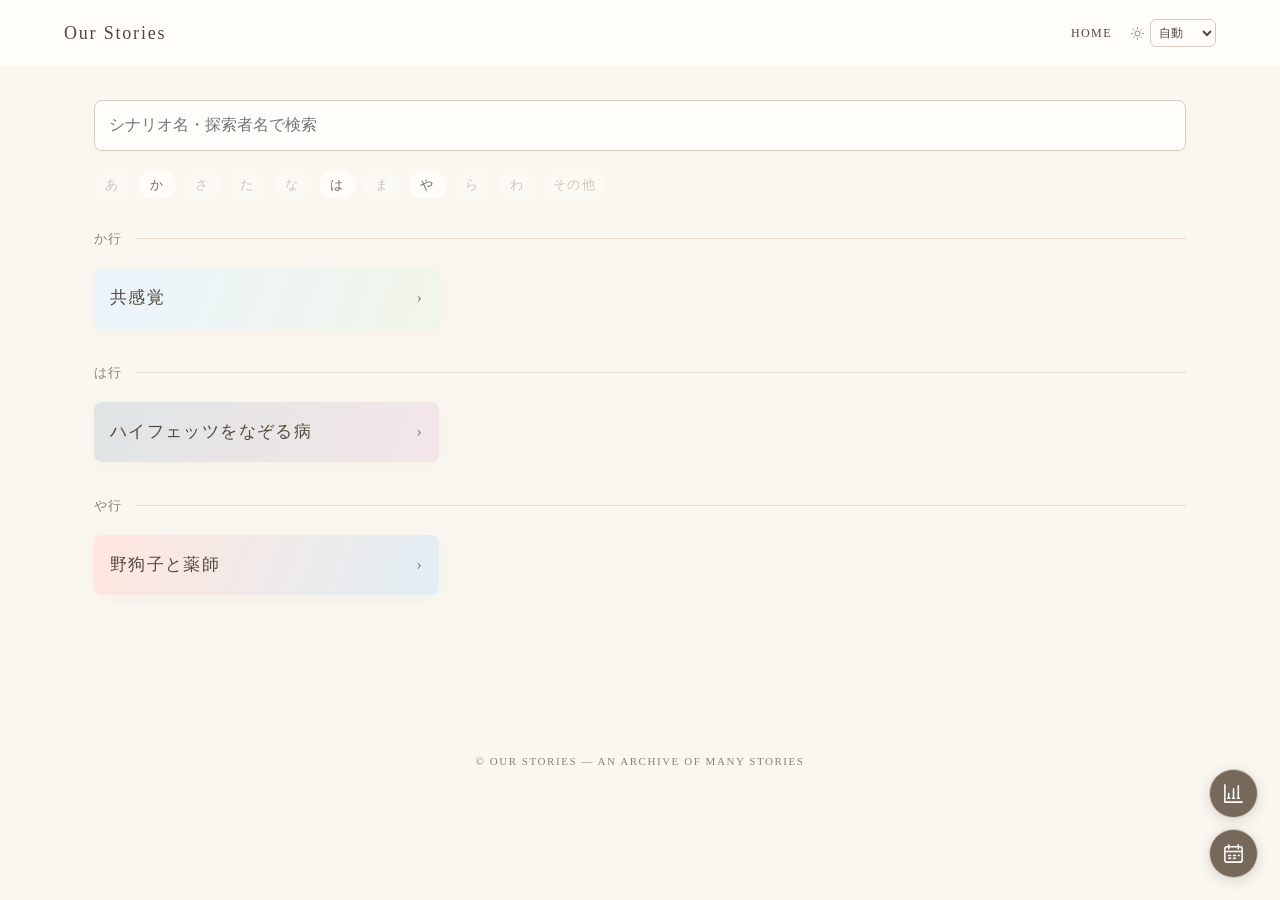
==== commit 245c4728: "Add all-character comparison rankings and height silhouette view" ====
--- a/index.html
+++ b/index.html
@@ -169,7 +169,21 @@
 .relationship-call{display:grid;grid-template-columns:minmax(0,1fr) minmax(0,1fr);gap:10px 20px}.relationship-call-item{min-width:0}.relationship-call-item small{display:block;color:var(--muted);font-size:10px;margin-bottom:3px;overflow-wrap:anywhere}
 .relationship-colors{margin:15px 0 0}.relationship-colors-label{font:11px 'Yu Mincho','Hiragino Mincho ProN','Noto Serif JP',serif;letter-spacing:.06em;color:var(--muted);margin-bottom:7px}.relationship-color-bar{height:10px;border-radius:4px;background:linear-gradient(90deg,var(--relation-a),var(--relation-b));border:1px solid color-mix(in srgb,var(--line) 65%,transparent)}.relationship-color-codes{display:grid;grid-template-columns:repeat(2,minmax(0,1fr));gap:12px;align-items:end;color:var(--muted);margin-top:5px}.relationship-color-caption{min-width:0;overflow-wrap:anywhere}.relationship-color-caption:last-child{text-align:right}.relationship-color-name{display:block;font-size:12px;line-height:1.5;color:var(--ink)}.relationship-color-code{display:block;font:10px Georgia,serif;line-height:1.5}
 @media(max-width:600px){.pair-relationship{margin-top:30px}.pair-relationship+.gallery{margin-top:35px}.relationship-panel{padding:14px 13px}.relationship-people{gap:4px;grid-template-columns:minmax(0,1fr) 18px minmax(0,1fr);margin-bottom:12px}.relationship-person{font-size:14px;gap:4px}.relationship-person:before{flex-basis:6px;width:6px;height:6px}.relationship-facts{column-gap:13px}.relationship-fact{padding:10px 0}.relationship-fact dt{font-size:10px;letter-spacing:.04em}.relationship-fact dd{font-size:13px}.relationship-fact .relationship-number{font-size:20px}.relationship-call{gap:10px}}
-</style></head><body><header><a class="brand" href="#/">Our Stories</a><nav class="theme-nav"><a href="#/">HOME</a><label class="theme-switch"><svg viewBox="0 0 24 24" fill="none" stroke="currentColor" stroke-width="1.5" aria-hidden="true"><circle cx="12" cy="12" r="4"/><path d="M12 2v3m0 14v3M2 12h3m14 0h3M5 5l2 2m10 10 2 2M5 19l2-2M17 7l2-2"/></svg><select id="theme-mode" aria-label="表示テーマ"><option value="system">自動</option><option value="light">ライト</option><option value="dark">ダーク</option></select></label></nav></header><main id="app"></main><a class="birthday-fab" id="birthday-fab" href="#/calendar" aria-label="誕生日カレンダーを開く" title="誕生日カレンダー"><svg viewBox="0 0 24 24" fill="none" stroke="currentColor" stroke-width="1.6" stroke-linecap="round" stroke-linejoin="round" aria-hidden="true"><rect x="3" y="5" width="18" height="16" rx="2"/><path d="M7 3v4m10-4v4M3 10h18M7 14h2m3 0h2m3 0h1M7 17h2m3 0h2"/></svg></a><footer>© OUR STORIES — AN ARCHIVE OF MANY STORIES</footer><dialog id="lightbox"><button class="close" id="close" aria-label="閉じる">×</button><div class="dialog-art" id="dialog-art"></div><p id="dialog-caption"></p></dialog><script>
+</style>
+<style>
+/* Character comparison — calculated from published profiles. */
+.compare-fab{bottom:max(82px,calc(env(safe-area-inset-bottom) + 72px))}
+.compare-page{max-width:860px;margin:auto}.compare-page .back{margin-bottom:20px}.compare-heading{text-align:center;margin:0 0 22px}.compare-heading h1{font:clamp(23px,4vw,32px) Georgia,serif;letter-spacing:.055em;margin:0 0 6px}.compare-heading small{color:var(--muted);font-size:12px}
+.compare-tabs{display:grid;grid-template-columns:repeat(2,minmax(0,1fr));gap:5px;background:var(--paper);border:1px solid var(--line);padding:4px;border-radius:8px;margin-bottom:13px}
+.compare-page button,.compare-page input,.compare-page select{font:inherit;color:var(--ink)}.compare-tabs button{border:0;background:transparent;padding:9px 3px;border-radius:5px;font-size:13px;cursor:pointer}.compare-tabs button[aria-pressed="true"]{background:var(--dark);color:var(--paper)}
+.compare-metrics{display:grid;gap:5px;grid-template-columns:repeat(8,minmax(0,1fr));margin-bottom:12px}.compare-metrics button{background:var(--paper);border:1px solid var(--line);border-radius:5px;padding:7px 2px;font-size:12px;cursor:pointer}.compare-metrics button:nth-child(-n+3){grid-column:span 2}.compare-metrics button[aria-pressed="true"]{background:var(--dark);color:var(--paper);border-color:var(--dark)}
+.compare-controls{display:grid;grid-template-columns:minmax(0,1fr) minmax(0,1fr);gap:8px;margin:10px 0}.compare-controls label{display:grid;gap:4px;font-size:11px;color:var(--muted)}.compare-controls select,.compare-search{width:100%;min-width:0;box-sizing:border-box;background:var(--paper);border:1px solid var(--line);border-radius:5px;padding:8px;font-size:12px}
+.compare-picker{border:1px solid var(--line);border-radius:6px;background:var(--paper);margin:10px 0 15px;padding:9px 11px;font-size:12px}.compare-picker summary{cursor:pointer}.compare-picker-tools{display:flex;gap:6px;margin:9px 0}.compare-picker-tools input{flex:1;min-width:0}.compare-picker-tools button{border:1px solid var(--line);border-radius:4px;background:transparent;font-size:11px;padding:5px 8px;white-space:nowrap;cursor:pointer}.compare-choices{display:grid;grid-template-columns:repeat(2,minmax(0,1fr));gap:5px 12px;max-height:240px;overflow:auto}.compare-choice{display:flex;gap:5px;align-items:center;font-size:12px;min-width:0;overflow-wrap:anywhere}.compare-choice input{accent-color:var(--dark);flex:none}.compare-note{font-size:11px;line-height:1.65;color:var(--muted);margin:10px 0}.compare-summary{display:flex;justify-content:space-between;align-items:center;gap:8px;color:var(--muted);font-size:12px;padding:8px 0 13px}.compare-summary strong{color:var(--ink);font-weight:500}
+.compare-list{display:grid;gap:12px}.compare-row{display:block;padding:3px 0;color:var(--ink)}.compare-row:hover .compare-name{text-decoration:underline;text-underline-offset:3px}.compare-row-top{display:grid;grid-template-columns:25px 7px minmax(0,1fr) auto;gap:7px;align-items:center;margin-bottom:6px}.compare-rank{font:11px Georgia,serif;color:var(--muted);text-align:right}.compare-dot{width:7px;height:7px;background:var(--cmp-color);border-radius:50%}.compare-name{font-size:14px;overflow-wrap:anywhere}.compare-value{font:19px Georgia,serif;white-space:nowrap}.compare-value small{font-size:11px;color:var(--muted);margin-left:3px}.compare-track{height:9px;background:color-mix(in srgb,var(--line) 55%,var(--paper));border-radius:3px;margin-left:39px;overflow:hidden}.compare-bar{height:100%;width:var(--cmp-width);background:var(--cmp-color);border-radius:3px}.compare-stats{display:grid;grid-template-columns:repeat(3,minmax(0,1fr));border-top:1px solid var(--line);margin-top:25px;padding-top:15px;text-align:center;gap:5px}.compare-stats small{display:block;color:var(--muted);font-size:11px;margin-bottom:4px}.compare-stats strong{font:22px Georgia,serif;color:var(--ink)}.compare-stats strong small{display:inline;font-size:11px;margin-left:3px}.compare-empty{text-align:center;padding:30px 0;color:var(--muted);font-size:13px}
+.compare-height-frame{display:flex;border:1px solid var(--line);border-radius:7px;background:var(--paper);padding:10px 0 5px;overflow:hidden}.compare-ruler{flex:0 0 38px;width:38px;height:310px}.compare-height-scroll{min-width:0;flex:1;overflow-x:auto;overscroll-behavior-x:contain;touch-action:pan-x pan-y;padding-bottom:5px}.compare-height-chart{display:block;max-width:none;height:310px}.compare-height-chart text,.compare-ruler text{fill:var(--ink);font-family:Georgia,serif}.compare-height-chart .cmp-grid,.compare-ruler .cmp-grid{stroke:var(--line);stroke-width:.8;stroke-dasharray:3 4}.compare-height-chart .cmp-base,.compare-ruler .cmp-base{stroke:var(--muted);stroke-width:1}.compare-height-chart .cmp-label{font-family:inherit;font-size:10px}.compare-height-chart a:hover .cmp-label{text-decoration:underline}.compare-height-chart .cmp-figure{fill:var(--cmp-color);stroke:color-mix(in srgb,var(--cmp-color) 70%,var(--ink));stroke-width:.7}
+html[data-theme="dark"] .compare-bar,html[data-theme="dark"] .compare-dot{background:color-mix(in srgb,var(--cmp-color) 82%,#fff)}html[data-theme="dark"] .compare-height-chart .cmp-figure{fill:color-mix(in srgb,var(--cmp-color) 82%,#fff)}
+@media(max-width:600px){.compare-fab{bottom:max(70px,calc(env(safe-area-inset-bottom) + 64px))}.compare-heading{margin-bottom:17px}.compare-metrics{grid-template-columns:repeat(4,minmax(0,1fr))}.compare-metrics button:nth-child(-n+3){grid-column:span 1}.compare-metrics button:nth-child(3){grid-column:span 2}.compare-row-top{gap:5px;grid-template-columns:22px 7px minmax(0,1fr) auto}.compare-track{margin-left:34px}.compare-list{gap:10px}.compare-value{font-size:17px}.compare-name{font-size:13px}}
+</style></head><body><header><a class="brand" href="#/">Our Stories</a><nav class="theme-nav"><a href="#/">HOME</a><label class="theme-switch"><svg viewBox="0 0 24 24" fill="none" stroke="currentColor" stroke-width="1.5" aria-hidden="true"><circle cx="12" cy="12" r="4"/><path d="M12 2v3m0 14v3M2 12h3m14 0h3M5 5l2 2m10 10 2 2M5 19l2-2M17 7l2-2"/></svg><select id="theme-mode" aria-label="表示テーマ"><option value="system">自動</option><option value="light">ライト</option><option value="dark">ダーク</option></select></label></nav></header><main id="app"></main><a class="birthday-fab" id="birthday-fab" href="#/calendar" aria-label="誕生日カレンダーを開く" title="誕生日カレンダー"><svg viewBox="0 0 24 24" fill="none" stroke="currentColor" stroke-width="1.6" stroke-linecap="round" stroke-linejoin="round" aria-hidden="true"><rect x="3" y="5" width="18" height="16" rx="2"/><path d="M7 3v4m10-4v4M3 10h18M7 14h2m3 0h2m3 0h1M7 17h2m3 0h2"/></svg></a><a class="birthday-fab compare-fab" id="compare-fab" href="#/compare" aria-label="探索者比較を開く" title="探索者比較"><svg viewBox="0 0 24 24" fill="none" stroke="currentColor" stroke-width="1.6" stroke-linecap="round" stroke-linejoin="round" aria-hidden="true"><path d="M3 3v18h18M7 17v-5m5 5V7m5 10V4"/><path d="M6 17h2m3 0h2m3 0h2"/></svg></a><footer>© OUR STORIES — AN ARCHIVE OF MANY STORIES</footer><dialog id="lightbox"><button class="close" id="close" aria-label="閉じる">×</button><div class="dialog-art" id="dialog-art"></div><p id="dialog-caption"></p></dialog><script>
 /* 編集する場所：ここに組み合わせを追加するとHOMEにカードが増えます。
    同じscenario（シナリオ名）でもidが違えば別カード・別ページになります。
    yomi: 'しなりおのよみ' をひらがなで設定すると五十音順に並びます。
@@ -319,7 +333,79 @@
  return '<section class="pair-relationship" aria-label="ふたりの関係性"><h2 class="section-title">RELATIONSHIP / ふたりの関係性</h2><div class="relationship-panel"><div class="relationship-people">'+person(a,colorA)+'<span class="relationship-cross" aria-hidden="true">×</span>'+person(b,colorB)+'</div><dl class="relationship-facts">'+fact('関係性',rel.type)+fact('記念日',rel.anniversary)+number('身長差',relationshipDifference(a.height,b.height,'height'),'cm')+number('年齢差',relationshipDifference(a.age,b.age,'age'),'歳')+'<div class="relationship-fact is-wide"><dt>お互いの呼び方</dt><dd class="relationship-call">'+call(a)+call(b)+'</dd></div></dl><div class="relationship-colors"><div class="relationship-colors-label">ペアカラー</div><div class="relationship-color-bar" style="--relation-a:'+(colorA||neutral)+';--relation-b:'+(colorB||neutral)+'" aria-label="ペアカラー"></div><div class="relationship-color-codes">'+colorCaption(a,colorA)+colorCaption(b,colorB)+'</div></div></div></section>';
 }
 
-function render(){const bits=(location.hash.slice(2)||'').split('/');const kind=bits[0];const story=stories.find(s=>s.id===bits[1]);document.getElementById('birthday-fab').hidden=kind==='calendar';if(kind==='calendar'){app.innerHTML=birthdayMarkup(bits[1]);bindBirthdaySwipe();}else if(kind==='scenario'&&story){app.innerHTML=`<a class="back" href="#/">← シナリオ一覧へ戻る</a><div class="page-title"><div class="eyebrow">SCENARIO</div><h1>${esc(story.scenario)}</h1><p>${esc(story.description)}</p></div><div class="people">${story.people.map((p,i)=>`<a class="person" href="#/profile/${esc(story.id)}/${esc(p.id)}" style="${characterTheme(p.color)}"><div class="portrait ${i%2?'alt':''}">${cropArt(p,story.tone)}</div><h2>${esc(p.name)}</h2><p>${esc(p.label||p.ho||p.role||'')} ・ PROFILE →</p></a>`).join('')}</div>${relationshipMarkup(story)}<section class="gallery"><div class="section-title">GALLERY / スチル</div><div class="stills-viewport" aria-label="スチル一覧"><div class="stills ${story.stills.length>1?'stills-loop':''}" style="--count:${story.stills.length};--duration:${Math.max(18,story.stills.length*8)}s">${(story.stills.length>1?[...story.stills,...story.stills]:story.stills).map((s,i)=>`<button class="still" data-still="${i%story.stills.length}" ${i>=story.stills.length?'tabindex="-1" aria-hidden="true"':''}><div class="still-thumb">${art(s.image,'画像',story.tone)}</div><small>${esc(s.title)}</small></button>`).join('')}</div></div><section class="session-records" aria-labelledby="session-records-heading"><h2 class="section-title" id="session-records-heading">SESSION RECORDS / 通過記録</h2>${recordMarkup(story)}</section></section>${pairSongMarkup(story)}`;bindSongTabs();app.querySelectorAll('[data-still]').forEach(b=>b.addEventListener('click',()=>openStill(story.stills[Number(b.dataset.still)])));}
+
+/* Comparison routes share the existing fetch status and never mutate character records. */
+const compareMetrics=[['height','身長','cm'],['weight','体重','kg'],['age','年齢','歳'],...['STR','CON','POW','DEX','APP','SIZ','INT','EDU'].map(k=>[k,k,''])];
+const compareState={metric:'height',view:'rank',order:'desc',scenario:'all',selected:null,pickerOpen:false,query:''};
+function comparisonValue(p,key){
+ const raw=['height','weight','age'].includes(key)?p[key]:p.stats?.[key];
+ const value=String(raw??'').normalize('NFKC').trim();
+ const suffix=key==='height'?'(?:cm)?':key==='weight'?'(?:kg)?':key==='age'?'(?:歳|才|years?)?':'';
+ const match=new RegExp('^(\\d+(?:\\.\\d+)?)\\s*'+suffix+'$','i').exec(value);
+ if(!match)return null;const n=Number(match[1]);
+ return Number.isFinite(n)&&(key==='height'||key==='weight'?n>0:n>=0)?n:null;
+}
+function comparisonPeople(data){
+ return data.flatMap(s=>Array.isArray(s.people)&&s.id?s.people.filter(p=>p&&p.id&&String(p.name||'').trim()).map(p=>({key:s.id+'/'+p.id,name:p.name,reading:p.reading||p.name,scenario:s.scenario||'—',pairId:s.id,href:'#/profile/'+esc(s.id)+'/'+esc(p.id),color:relationshipColor(p.color)||'#9C8B7D',values:Object.fromEntries(compareMetrics.map(([k])=>[k,comparisonValue(p,k)]))})):[]);
+}
+function comparisonScope(people,state){return people.filter(p=>state.scenario==='all'||p.pairId===state.scenario)}
+function comparisonRows(people,state){
+ const key=state.view==='height'?'height':state.metric;
+ return comparisonScope(people,state).filter(p=>(state.selected===null||state.selected.has(p.key))&&p.values[key]!==null).map(p=>({...p,value:p.values[key]})).sort((a,b)=>(state.order==='asc'?a.value-b.value:b.value-a.value)||collator.compare(a.reading,b.reading)||collator.compare(a.key,b.key));
+}
+function comparisonStats(rows){if(!rows.length)return null;const values=rows.map(r=>r.value);return {mean:Math.round(values.reduce((a,b)=>a+b,0)/values.length*10)/10,max:Math.max(...values),min:Math.min(...values)}}
+function comparisonRankMarkup(rows,unit){
+ const max=Math.max(1,...rows.map(r=>r.value));let rank=0,previous=null;
+ return '<div class="compare-list">'+rows.map((p,i)=>{if(p.value!==previous){rank=i+1;previous=p.value}return '<a class="compare-row" href="'+p.href+'" style="--cmp-color:'+p.color+';--cmp-width:'+(p.value/max*100).toFixed(2)+'%"><div class="compare-row-top"><span class="compare-rank">'+String(rank).padStart(2,'0')+'</span><span class="compare-dot" aria-hidden="true"></span><span class="compare-name">'+esc(p.name)+'</span><span class="compare-value">'+esc(p.value)+(unit?'<small>'+unit+'</small>':'')+'</span></div><div class="compare-track" aria-hidden="true"><div class="compare-bar"></div></div></a>'}).join('')+'</div>';
+}
+function comparisonHeightMarkup(rows){
+ const ceiling=Math.max(200,Math.ceil(Math.max(...rows.map(r=>r.value))/25)*25),base=270,scale=240/ceiling,w=Math.max(80,rows.length*74);
+ const marks=Array.from({length:ceiling/25+1},(_,i)=>i*25);
+ const rule=(v,width)=>'<line class="'+(v===0?'cmp-base':'cmp-grid')+'" x1="0" y1="'+(base-v*scale)+'" x2="'+width+'" y2="'+(base-v*scale)+'"/>';
+ const outline='<circle cx="0" cy="9" r="9"/><path d="M-7 20 Q-17 20 -19 33 L-24 54 Q-25 58 -21 59 Q-17 60 -16 55 L-12 39 L-10 63 L-9 96 Q-9 100 -4 100 L-1 100 L0 68 L1 100 L4 100 Q9 100 9 96 L10 63 L12 39 L16 55 Q17 60 21 59 Q25 58 24 54 L19 33 Q17 20 7 20 Z"/>';
+ const shorten=n=>Array.from(n).length>8?Array.from(n).slice(0,7).join('')+'…':n;
+ const ruler='<svg class="compare-ruler" viewBox="0 0 38 310" aria-hidden="true"><text x="32" y="13" font-size="9" text-anchor="end">cm</text>'+marks.map(v=>rule(v,38)+'<text x="32" y="'+(base-v*scale-3)+'" font-size="9" text-anchor="end">'+v+'</text>').join('')+'</svg>';
+ const chart='<svg class="compare-height-chart" width="'+w+'" viewBox="0 0 '+w+' 310" xmlns="http://www.w3.org/2000/svg" role="group" aria-label="身長比較">'+marks.map(v=>rule(v,w)).join('')+rows.map((p,i)=>{const x=37+i*74,h=p.value*scale,y=base-h;return '<a href="'+p.href+'" aria-label="'+esc(p.name)+' '+p.value+'cm"><title>'+esc(p.name)+' '+p.value+'cm</title><g class="cmp-figure" style="--cmp-color:'+p.color+'" transform="translate('+x+' '+y+') scale('+(h/100)+')">'+outline+'</g><text x="'+x+'" y="'+(y-6)+'" text-anchor="middle" font-size="11">'+p.value+'</text><text class="cmp-label" x="'+x+'" y="289" text-anchor="middle">'+esc(shorten(p.name))+'</text></a>'}).join('')+'</svg>';
+ return '<p class="compare-note">左右にスクロールすると全員を比較できます。シルエットは共通の体型で、身長の比率のみ反映しています。</p><div class="compare-height-frame">'+ruler+'<div class="compare-height-scroll" tabindex="0" aria-label="身長比較グラフを横にスクロール">'+chart+'</div></div>';
+}
+function comparisonResultMarkup(people){
+ if(birthdayDataStatus!=='ready')return '<p class="compare-empty" role="status">'+(birthdayDataStatus==='loading'?'プロフィールを読み込んでいます…':'プロフィールデータを読み込めませんでした。再読み込みしてください。')+'</p>';
+ const state=compareState,key=state.view==='height'?'height':state.metric,unit=compareMetrics.find(m=>m[0]===key)[2],scope=comparisonScope(people,state).filter(p=>state.selected===null||state.selected.has(p.key)),rows=comparisonRows(people,state),stats=comparisonStats(rows);
+ const summary='<div class="compare-summary"><strong>'+rows.length+'人を表示</strong><span>未入力・比較不可 '+(scope.length-rows.length)+'人</span></div>';
+ const note=!['height','weight','age'].includes(key)?'<p class="compare-note">能力値はCSの登録値をそのまま比較しています。CoC6版と7版では尺度が異なるため、版をまたいだ順位にはご注意ください。</p>':'';
+ if(!stats)return summary+note+'<p class="compare-empty">比較できるデータがありません。</p>';
+ const footer='<div class="compare-stats">'+[['平均',stats.mean],['最大',stats.max],['最小',stats.min]].map(([l,v])=>'<div><small>'+l+'</small><strong>'+v+(unit?'<small>'+unit+'</small>':'')+'</strong></div>').join('')+'</div>';
+ return summary+note+(state.view==='height'?comparisonHeightMarkup(rows):comparisonRankMarkup(rows,unit))+footer;
+}
+function comparisonChoicesMarkup(people){
+ const state=compareState,q=state.query.normalize('NFKC').toLowerCase().trim();
+ const scope=comparisonScope(people,state).filter(p=>!q||[p.name,p.reading,p.scenario].some(v=>String(v).normalize('NFKC').toLowerCase().includes(q)));
+ return scope.map(p=>'<label class="compare-choice"><input type="checkbox" data-compare-person="'+esc(p.key)+'" '+(state.selected===null||state.selected.has(p.key)?'checked':'')+'><span>'+esc(p.name)+'</span></label>').join('')||'<p class="compare-note">該当する探索者はいません。</p>';
+}
+function comparisonMarkup(){
+ const people=birthdayDataStatus==='ready'?comparisonPeople(stories):[],state=compareState;
+ const scenarios=[...new Map(people.map(p=>[p.pairId,p.scenario])).entries()].sort((a,b)=>collator.compare(a[1],b[1]));
+ if(state.scenario!=='all'&&!scenarios.some(([id])=>id===state.scenario))state.scenario='all';
+ const buttons=(items,current,attr)=>items.map(([v,l])=>'<button type="button" '+attr+'="'+v+'" aria-pressed="'+(current===v)+'">'+l+'</button>').join('');
+ return '<section class="compare-page" aria-label="探索者比較"><a class="back" href="#/">← シナリオ一覧へ戻る</a><div class="compare-heading"><h1>Character Comparison</h1><small>探索者比較</small></div><div class="compare-tabs" role="group" aria-label="表示形式">'+buttons([['rank','ランキング'],['height','身長比較']],state.view,'data-compare-view')+'</div>'+(state.view==='rank'?'<div class="compare-metrics" role="group" aria-label="比較項目">'+buttons(compareMetrics,state.metric,'data-compare-metric')+'</div>':'')+'<div class="compare-controls"><label>シナリオ<select id="compare-scenario"><option value="all">すべて</option>'+scenarios.map(([id,name])=>'<option value="'+esc(id)+'" '+(id===state.scenario?'selected':'')+'>'+esc(name)+'</option>').join('')+'</select></label><label>並び順<select id="compare-order"><option value="desc" '+(state.order==='desc'?'selected':'')+'>大きい順</option><option value="asc" '+(state.order==='asc'?'selected':'')+'>小さい順</option></select></label></div><details class="compare-picker" '+(state.pickerOpen?'open':'')+'><summary>比較する探索者を選択 <span id="compare-selected-count"></span></summary><div class="compare-picker-tools"><input class="compare-search" type="search" aria-label="探索者名で検索" placeholder="探索者名で検索" value="'+esc(state.query)+'"><button type="button" data-compare-select="all">全員</button><button type="button" data-compare-select="none">解除</button></div><div class="compare-choices">'+comparisonChoicesMarkup(people)+'</div></details><div id="compare-results">'+comparisonResultMarkup(people)+'</div></section>';
+}
+function bindComparison(){
+ const panel=app.querySelector('.compare-page');if(!panel)return;
+ const people=birthdayDataStatus==='ready'?comparisonPeople(stories):[],state=compareState,choices=panel.querySelector('.compare-choices'),result=panel.querySelector('#compare-results'),picker=panel.querySelector('.compare-picker'),count=panel.querySelector('#compare-selected-count');
+ const update=()=>{result.innerHTML=comparisonResultMarkup(people);const scope=comparisonScope(people,state);count.textContent='（'+scope.filter(p=>state.selected===null||state.selected.has(p.key)).length+'/'+scope.length+'人）';};
+ const redraw=()=>{state.pickerOpen=picker.open;app.innerHTML=comparisonMarkup();bindComparison()};
+ panel.querySelectorAll('[data-compare-view]').forEach(b=>b.onclick=()=>{state.view=b.dataset.compareView;redraw()});
+ panel.querySelectorAll('[data-compare-metric]').forEach(b=>b.onclick=()=>{state.metric=b.dataset.compareMetric;redraw()});
+ panel.querySelector('#compare-scenario').onchange=e=>{state.scenario=e.target.value;redraw()};
+ panel.querySelector('#compare-order').onchange=e=>{state.order=e.target.value;update()};
+ picker.addEventListener('toggle',()=>{state.pickerOpen=picker.open});
+ panel.querySelector('.compare-search').oninput=e=>{state.query=e.target.value;choices.innerHTML=comparisonChoicesMarkup(people)};
+ choices.addEventListener('change',e=>{if(!e.target.matches('[data-compare-person]'))return;if(state.selected===null)state.selected=new Set(people.map(p=>p.key));if(e.target.checked)state.selected.add(e.target.dataset.comparePerson);else state.selected.delete(e.target.dataset.comparePerson);update()});
+ panel.querySelectorAll('[data-compare-select]').forEach(b=>b.onclick=()=>{state.selected=b.dataset.compareSelect==='all'?null:new Set();choices.innerHTML=comparisonChoicesMarkup(people);update()});
+ update();
+}
+
+function render(){const bits=(location.hash.slice(2)||'').split('/');const kind=bits[0];const story=stories.find(s=>s.id===bits[1]);document.getElementById('birthday-fab').hidden=kind==='calendar'||kind==='compare';document.getElementById('compare-fab').hidden=kind==='calendar'||kind==='compare';if(kind==='compare'){app.innerHTML=comparisonMarkup();bindComparison();}else if(kind==='calendar'){app.innerHTML=birthdayMarkup(bits[1]);bindBirthdaySwipe();}else if(kind==='scenario'&&story){app.innerHTML=`<a class="back" href="#/">← シナリオ一覧へ戻る</a><div class="page-title"><div class="eyebrow">SCENARIO</div><h1>${esc(story.scenario)}</h1><p>${esc(story.description)}</p></div><div class="people">${story.people.map((p,i)=>`<a class="person" href="#/profile/${esc(story.id)}/${esc(p.id)}" style="${characterTheme(p.color)}"><div class="portrait ${i%2?'alt':''}">${cropArt(p,story.tone)}</div><h2>${esc(p.name)}</h2><p>${esc(p.label||p.ho||p.role||'')} ・ PROFILE →</p></a>`).join('')}</div>${relationshipMarkup(story)}<section class="gallery"><div class="section-title">GALLERY / スチル</div><div class="stills-viewport" aria-label="スチル一覧"><div class="stills ${story.stills.length>1?'stills-loop':''}" style="--count:${story.stills.length};--duration:${Math.max(18,story.stills.length*8)}s">${(story.stills.length>1?[...story.stills,...story.stills]:story.stills).map((s,i)=>`<button class="still" data-still="${i%story.stills.length}" ${i>=story.stills.length?'tabindex="-1" aria-hidden="true"':''}><div class="still-thumb">${art(s.image,'画像',story.tone)}</div><small>${esc(s.title)}</small></button>`).join('')}</div></div><section class="session-records" aria-labelledby="session-records-heading"><h2 class="section-title" id="session-records-heading">SESSION RECORDS / 通過記録</h2>${recordMarkup(story)}</section></section>${pairSongMarkup(story)}`;bindSongTabs();app.querySelectorAll('[data-still]').forEach(b=>b.addEventListener('click',()=>openStill(story.stills[Number(b.dataset.still)])));}
 else if(kind==='profile'&&story){const p=story.people.find(p=>p.id===bits[2]);if(!p){location.hash='#/';return}const fields=[['AGE',p.age],['GENDER',p.gender],['OCCUPATION',p.job],['HEIGHT',p.height],['WEIGHT',p.weight],['HAIR COLOR',p.hair],['EYE COLOR',p.eyes],['SKIN COLOR',p.skin],['ORIGIN',p.origin],['BIRTHDAY',p.birthday],['FAMILY',p.family],['LIKES',p.likes],['DISLIKES',p.dislikes]];const statKeys=['STR','CON','POW','DEX','APP','SIZ','INT','EDU'];const stats=p.stats||{};const statMarkup=statKeys.filter(k=>stats[k]!==undefined&&stats[k]!==null&&stats[k]!=='').map(k=>`<div class="status-item"><span class="stat-label">${k}</span><span class="stat-value">${esc(stats[k])}</span></div>`).join('');const csLink=/^https?:\/\//i.test(p.csUrl||'')?`<a class="cs-link" href="${esc(p.csUrl)}" target="_blank" rel="noopener noreferrer">CHARACTER SHEET <span aria-hidden="true">↗</span></a>`:'';app.innerHTML=`<a class="back" href="#/scenario/${esc(story.id)}">← ${esc(story.scenario)} に戻る</a><div class="profile theme-profile" style="${characterTheme(p.color)}"><div class="portrait">${portraitSlides(p,story.tone)}</div><div class="details"><div class="profile-cs-top">${csLink}</div><div class="profile-name-area"><p class="profile-reading">${esc(p.reading||'')}</p><div class="profile-name-line"><div class="profile-tags">${(p.label||p.ho||p.role)?`<span class="profile-tag">${esc(p.label||p.ho||p.role)}</span>`:''}</div><h1>${esc(p.name)}</h1></div></div><dl class="profile-facts">${fields.map(([k,v])=>`<div class="profile-fact ${['FAMILY','LIKES','DISLIKES'].includes(k)?'profile-fact-wide':''}"><dt>${esc(k)}</dt><dd>${esc(v!=null&&String(v).trim()!==''?v:'—')}</dd></div>`).join('')}</dl><section class="status-panel"><h2 class="status-heading">STATUS</h2>${statMarkup?`<div class="status-grid">${statMarkup}</div>`:`<p class="status-empty">ステータス未登録</p>`}</section></div></div>${songMarkup(p.songs)}`;bindPortraitSlides();}
 else{renderHome();}window.scrollTo(0,0)}
 function renderHome(query=''){app.innerHTML=homeMarkup(query);const input=app.querySelector('.home-search');input.addEventListener('input',()=>{const value=input.value;renderHome(value);const next=app.querySelector('.home-search');next.focus();});app.querySelectorAll('[data-kana]').forEach(a=>a.addEventListener('click',e=>{e.preventDefault();document.getElementById('kana-'+a.dataset.kana)?.scrollIntoView({behavior:reduceMotion.matches?'auto':'smooth',block:'start'});}));}
@@ -353,7 +439,7 @@
  fetch('./content/stories.json', {cache:'no-store'})
   .then(r => {if(!r.ok) throw new Error('content unavailable');return r.json()})
   .then(data => {if(!Array.isArray(data.stories))throw new Error('invalid CMS data');if(Array.isArray(data.stories)){birthdayDataStatus='ready';stories=data.stories.map(s=>({...s,people:Array.isArray(s.people)?s.people:[],stills:Array.isArray(s.stills)?s.stills:[],records:Array.isArray(s.records)?s.records:[]}));render();}})
-  .catch(err => {birthdayDataStatus='error';if(location.hash.startsWith('#/calendar'))render();console.warn('CMSデータの読み込みに失敗しました。サンプルを表示します。',err);});
+  .catch(err => {birthdayDataStatus='error';if(location.hash.startsWith('#/calendar')||location.hash.startsWith('#/compare'))render();console.warn('CMSデータの読み込みに失敗しました。サンプルを表示します。',err);});
 }
 </script><script>
 (()=>{const done=new WeakSet();function scan(){document.querySelectorAll('.people .crop-image img').forEach(im=>{if(done.has(im)||!im.complete||!im.naturalWidth)return;done.add(im);try{const box=im.parentElement,style=getComputedStyle(box),x=parseFloat(style.getPropertyValue('--crop-x'))/100,y=parseFloat(style.getPropertyValue('--crop-y'))/100,z=parseFloat(style.getPropertyValue('--crop-z'));if(![x,y,z].every(Number.isFinite))return;const n=1024,scale=Math.max(n/im.naturalWidth,n/im.naturalHeight)*z,w=im.naturalWidth*scale,h=im.naturalHeight*scale;const c=document.createElement('canvas');c.width=c.height=n;const ctx=c.getContext('2d');ctx.imageSmoothingEnabled=true;ctx.imageSmoothingQuality='high';ctx.drawImage(im,(n-w)/2+x*n,(1-z)*n/2+y*n,w,h);c.setAttribute('aria-hidden','true');box.append(c);im.style.visibility='hidden';}catch{}})}document.addEventListener('load',scan,true);new MutationObserver(scan).observe(document.body,{childList:true,subtree:true});scan()})();
